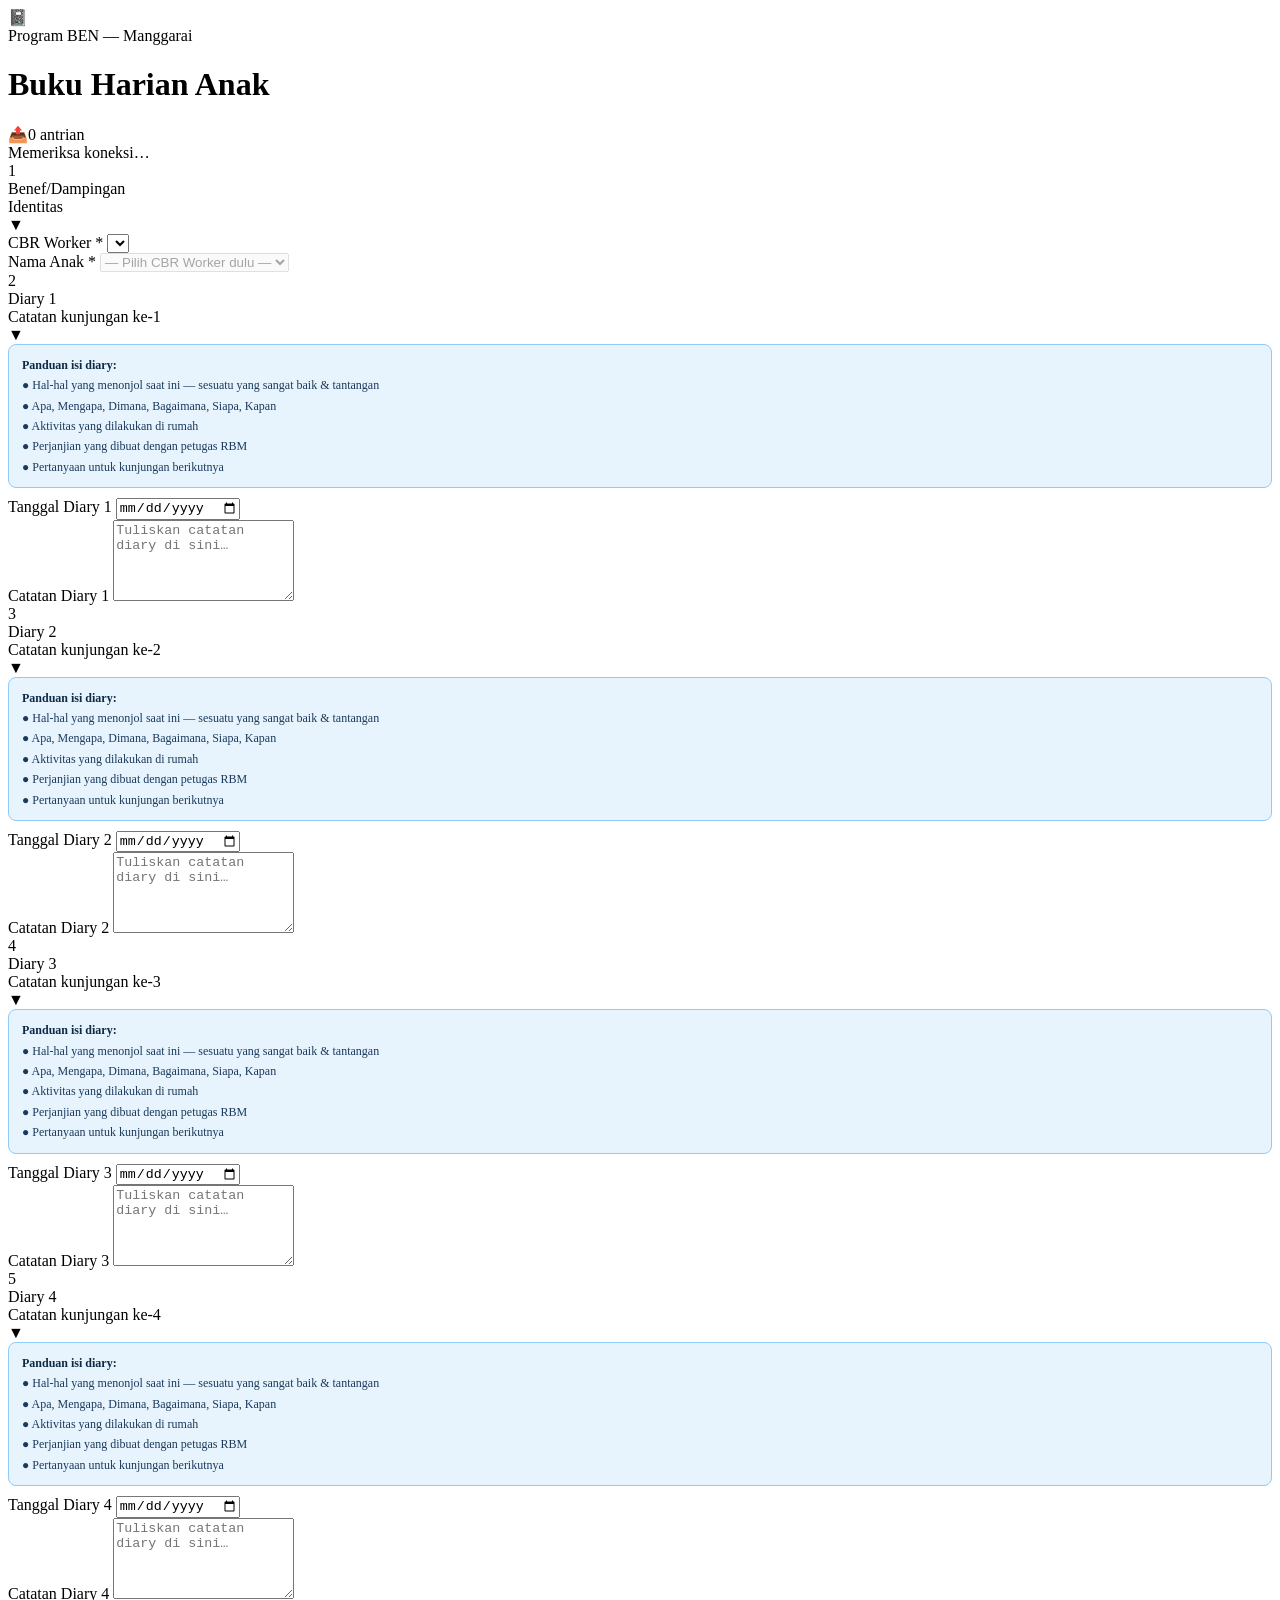
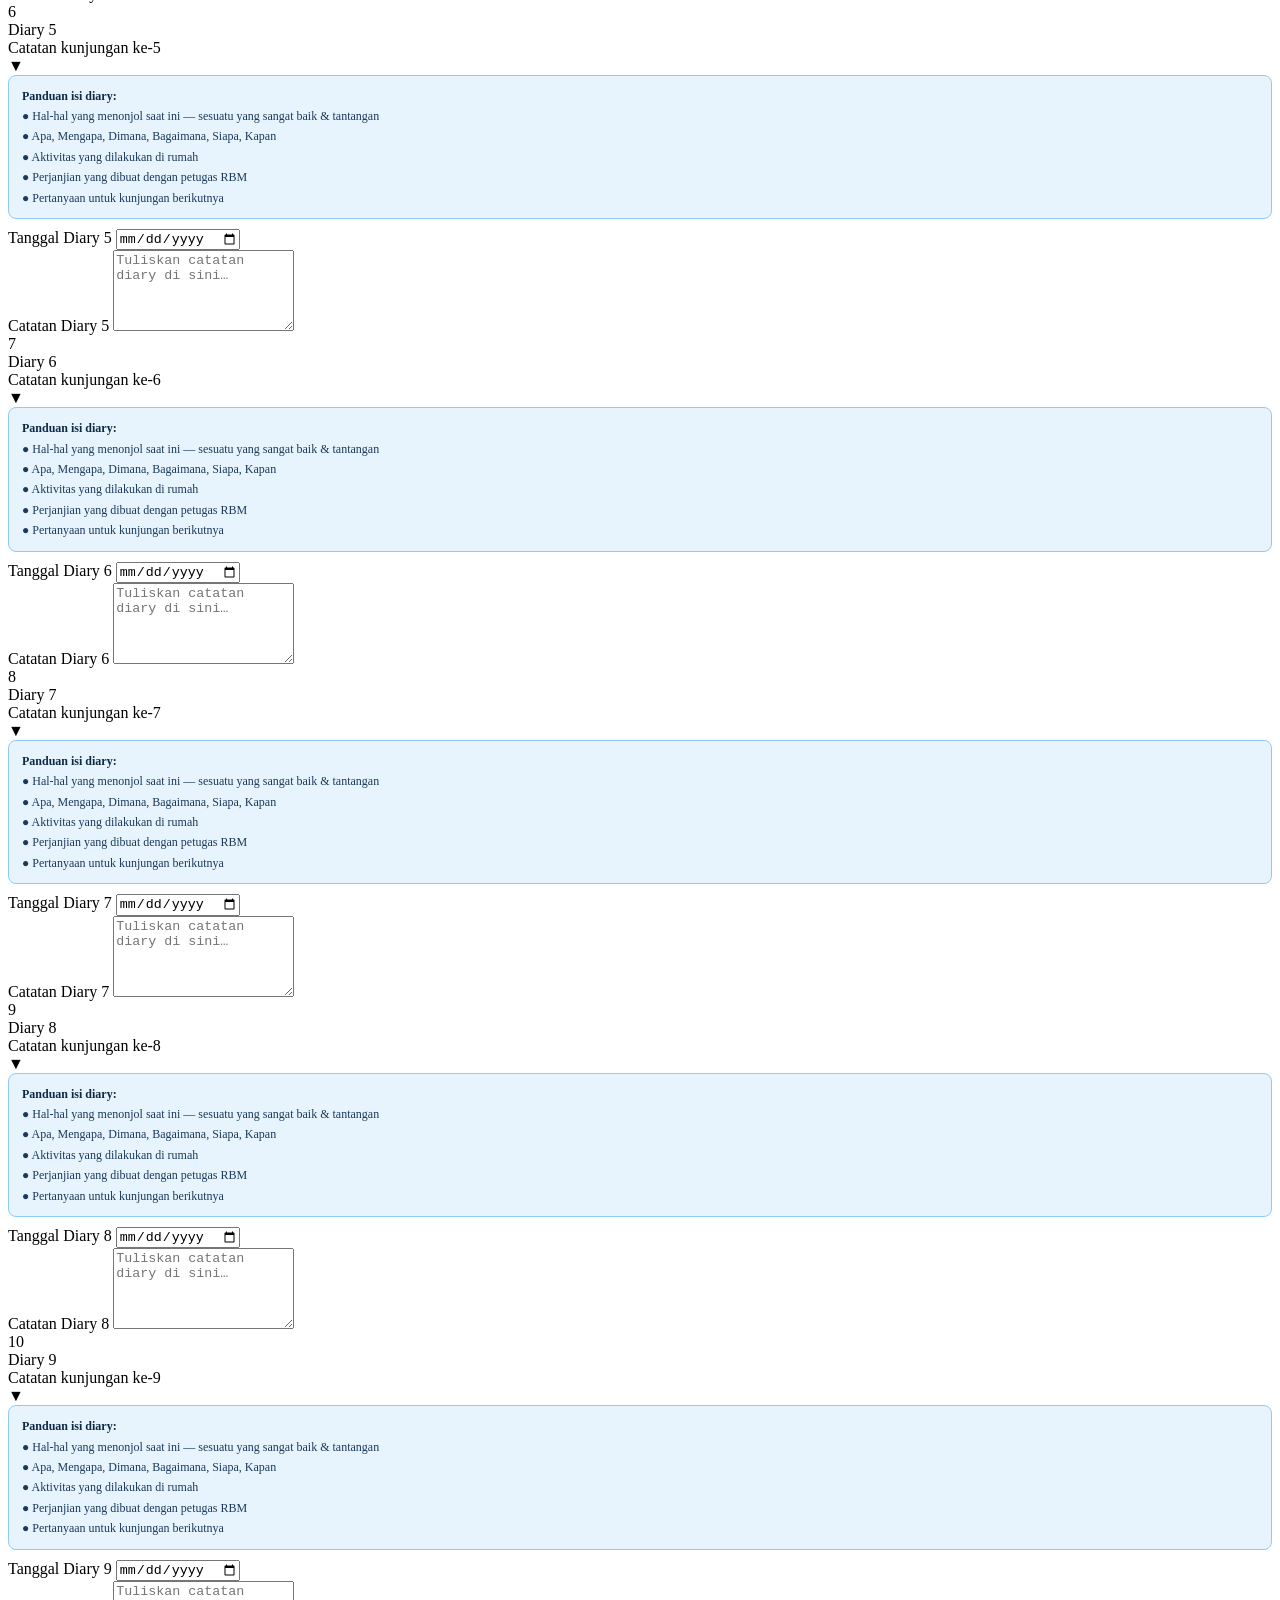
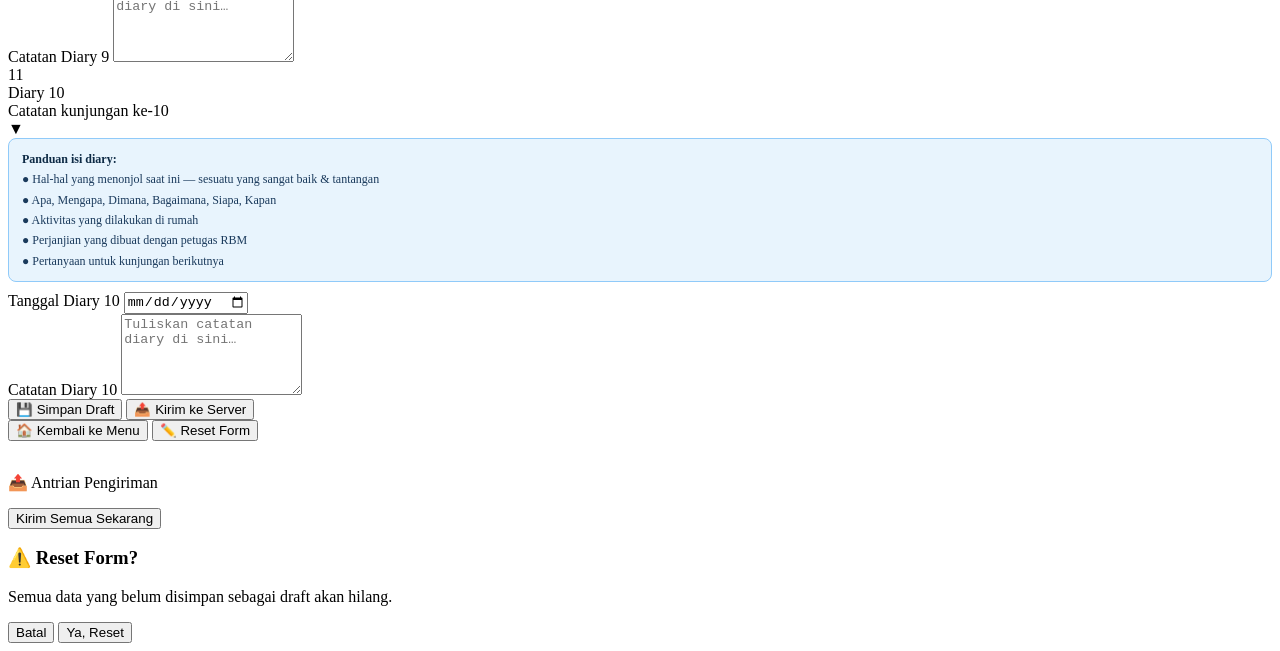
==== buku-harian.html @ adf45c44 "Add files via upload" ====
<!DOCTYPE html>
<html lang="id">
<head>
<meta charset="UTF-8">
<meta name="viewport" content="width=device-width, initial-scale=1.0, maximum-scale=1.0">
<meta name="theme-color" content="#1a3d5c">
<title>Buku Harian Anak — BEN</title>
<link rel="stylesheet" href="assets/css/shared.css">
<style>
  .diary-guide {
    background: #e8f4fd;
    border: 1.5px solid #90caf9;
    border-radius: 8px;
    padding: 10px 13px;
    font-size: 12px;
    color: #1a3a5c;
    line-height: 1.7;
    margin-bottom: 10px;
  }
  .diary-guide strong { color: #0d2a45; }
  .diary-num {
    display: inline-flex; align-items: center; justify-content: center;
    width: 22px; height: 22px; border-radius: 50%;
    background: #1a3d5c; color: white;
    font-size: 11px; font-weight: 700; flex-shrink: 0;
  }
  .diary-header-row {
    display: flex; align-items: center; gap: 10px; margin-bottom: 10px;
  }
  .diary-date-label { font-size: 13px; font-weight: 600; color: var(--text-mid); flex:1; }
</style>
</head>
<body>

<script>
  window.BEN_MODULE = 'buku_harian';
  window.BEN_APPS_SCRIPT_URL = 'https://script.google.com/macros/s/AKfycbzCx4CiGyxXRj01nP8v8W-2D9livH1Zk9r_uuCx2v4WCKIYJ-dBlugpvoYUE1ymw98a/exec';
</script>

<!-- HEADER -->
<div class="app-header buku-harian">
  <div class="logo-wrap">
    <div class="logo-icon">📓</div>
    <div>
      <div class="sub">Program BEN — Manggarai</div>
      <h1>Buku Harian Anak</h1>
    </div>
  </div>
  <div class="queue-badge" id="queueBadge" onclick="openQueueModal()">
    <span>📤</span><span id="queueCount">0</span> antrian
  </div>
</div>

<!-- STATUS BAR -->
<div class="status-bar">
  <div class="status-dot" id="statusDot"></div>
  <span id="statusText">Memeriksa koneksi…</span>
</div>

<div class="main">

  <!-- SECTION 1: IDENTITAS -->
  <div class="section-card">
    <div class="section-header blue" onclick="toggleSection('s1')">
      <div class="section-num">1</div>
      <div class="section-title">Benef/Dampingan <div class="section-sub">Identitas</div></div>
      <div class="chevron open" id="chevron-s1">▼</div>
    </div>
    <div class="section-body open" id="body-s1">
      <div class="field">
        <label>CBR Worker <span class="req">*</span></label>
        <select id="cbrWorker"></select>
      </div>
      <div class="field">
        <label>Nama Anak <span class="req">*</span></label>
        <select id="namaAnak" disabled>
          <option value="">— Pilih CBR Worker dulu —</option>
        </select>
      </div>
    </div>
  </div>

  <!-- SECTION 2–11: DIARY 1–10 -->
  <div id="diaryContainer"></div>

  <!-- PROGRESS -->
  <div class="progress-bar" id="progressBar">
    <div class="progress-fill" id="progressFill"></div>
  </div>

  <!-- ACTIONS -->
  <div class="action-row">
    <button class="btn btn-draft" onclick="handleDraft()">💾 Simpan Draft</button>
    <button class="btn btn-submit" id="btnSubmit" onclick="handleSubmit()">📤 Kirim ke Server</button>
  </div>
  <div class="action-row" style="margin-bottom:32px;">
    <button class="btn btn-home" onclick="window.location.href='index.html'">🏠 Kembali ke Menu</button>
    <button class="btn btn-reset" onclick="confirmReset()">✏️ Reset Form</button>
  </div>

</div>

<!-- TOAST -->
<div class="toast" id="toast"></div>

<!-- QUEUE MODAL -->
<div class="modal-overlay" id="queueModal">
  <div class="modal-box">
    <div class="modal-handle"></div>
    <div class="modal-title">📤 Antrian Pengiriman</div>
    <div id="queueList"></div>
    <button class="btn btn-submit" style="margin-top:16px;" onclick="submitAllQueue()">Kirim Semua Sekarang</button>
  </div>
</div>

<!-- CONFIRM RESET -->
<div class="confirm-overlay" id="confirmOverlay">
  <div class="confirm-box">
    <h3>⚠️ Reset Form?</h3>
    <p>Semua data yang belum disimpan sebagai draft akan hilang.</p>
    <div class="confirm-btns">
      <button class="btn-cancel-c" onclick="closeConfirm()">Batal</button>
      <button class="btn-do-reset" onclick="doReset()">Ya, Reset</button>
    </div>
  </div>
</div>

<script src="assets/js/data.js"></script>
<script src="assets/js/shared.js"></script>
<script>
const DIARY_GUIDE = `<strong>Panduan isi diary:</strong><br>
● Hal-hal yang menonjol saat ini — sesuatu yang sangat baik & tantangan<br>
● Apa, Mengapa, Dimana, Bagaimana, Siapa, Kapan<br>
● Aktivitas yang dilakukan di rumah<br>
● Perjanjian yang dibuat dengan petugas RBM<br>
● Pertanyaan untuk kunjungan berikutnya`;

// Build diary sections
function buildDiaries() {
  const container = document.getElementById('diaryContainer');
  let html = '';
  for (let n = 1; n <= 10; n++) {
    const sectionNum = n + 1;
    html += `
    <div class="section-card">
      <div class="section-header diary" onclick="toggleSection('d${n}')">
        <div class="section-num">${sectionNum}</div>
        <div class="section-title">Diary ${n} <div class="section-sub">Catatan kunjungan ke-${n}</div></div>
        <div class="chevron" id="chevron-d${n}">▼</div>
      </div>
      <div class="section-body" id="body-d${n}">
        <div class="diary-guide">${DIARY_GUIDE}</div>
        <div class="field">
          <label>Tanggal Diary ${n}</label>
          <input type="date" id="tanggal_diary_${n}">
        </div>
        <div class="field">
          <label>Catatan Diary ${n}</label>
          <textarea id="isi_diary_${n}" placeholder="Tuliskan catatan diary di sini…" rows="5"></textarea>
        </div>
      </div>
    </div>`;
  }
  container.innerHTML = html;
}

// Collect
function collect() {
  const workerEl = document.getElementById('cbrWorker');
  const anakEl   = document.getElementById('namaAnak');
  const diaries  = [];
  for (let n = 1; n <= 10; n++) {
    diaries.push({
      nomor:   n,
      tanggal: document.getElementById(`tanggal_diary_${n}`)?.value || '',
      isi:     document.getElementById(`isi_diary_${n}`)?.value.trim() || ''
    });
  }
  return {
    timestamp:       new Date().toISOString(),
    modul:           'buku_harian',
    cbrWorkerValue:  workerEl.value,
    cbrWorkerLabel:  workerEl.options[workerEl.selectedIndex]?.text || '',
    namaAnakValue:   anakEl.value,
    namaAnakLabel:   anakEl.options[anakEl.selectedIndex]?.text || '',
    tanggal:         diaries.find(d => d.tanggal)?.tanggal || new Date().toISOString().split('T')[0],
    diaries
  };
}

function validate(data) {
  if (!data.cbrWorkerValue) return 'CBR Worker belum dipilih.';
  if (!data.namaAnakValue)  return 'Nama Anak belum dipilih.';
  const filled = data.diaries.filter(d => d.isi);
  if (filled.length === 0)  return 'Minimal 1 diary harus diisi.';
  return null;
}

// Restore
function restore(data) {
  if (!data) return;
  const workerEl = document.getElementById('cbrWorker');
  const anakEl   = document.getElementById('namaAnak');
  if (data.cbrWorkerValue) {
    workerEl.value = data.cbrWorkerValue;
    populateChildSelect(data.cbrWorkerValue, anakEl);
    setTimeout(() => { if (data.namaAnakValue) anakEl.value = data.namaAnakValue; }, 50);
  }
  (data.diaries || []).forEach(d => {
    const tEl = document.getElementById(`tanggal_diary_${d.nomor}`);
    const iEl = document.getElementById(`isi_diary_${d.nomor}`);
    if (tEl && d.tanggal) tEl.value = d.tanggal;
    if (iEl && d.isi)     iEl.value = d.isi;
  });
}

function doReset() {
  closeConfirm();
  clearDraft();
  document.getElementById('cbrWorker').value = '';
  const anakEl = document.getElementById('namaAnak');
  anakEl.innerHTML = '<option value="">— Pilih CBR Worker dulu —</option>';
  anakEl.disabled = true;
  for (let n = 1; n <= 10; n++) {
    const tEl = document.getElementById(`tanggal_diary_${n}`);
    const iEl = document.getElementById(`isi_diary_${n}`);
    if (tEl) tEl.value = '';
    if (iEl) iEl.value = '';
  }
  window.scrollTo(0, 0);
  showToast('Form dikosongkan', '');
}

function handleDraft() { saveDraft(collect()); }

function handleSubmit() {
  const data = collect();
  const err  = validate(data);
  if (err) { showToast('⚠️ ' + err, 'error'); return; }
  doSubmit(data, doReset);
}

// Init
document.addEventListener('DOMContentLoaded', () => {
  buildDiaries();
  initWorkerChild('cbrWorker', 'namaAnak');
  updateStatusBar();
  updateQueueBadge();
  const draft = loadDraft();
  if (draft) { restore(draft); showToast('Draft sebelumnya dimuat', 'warning'); }
});
</script>
</body>
</html>
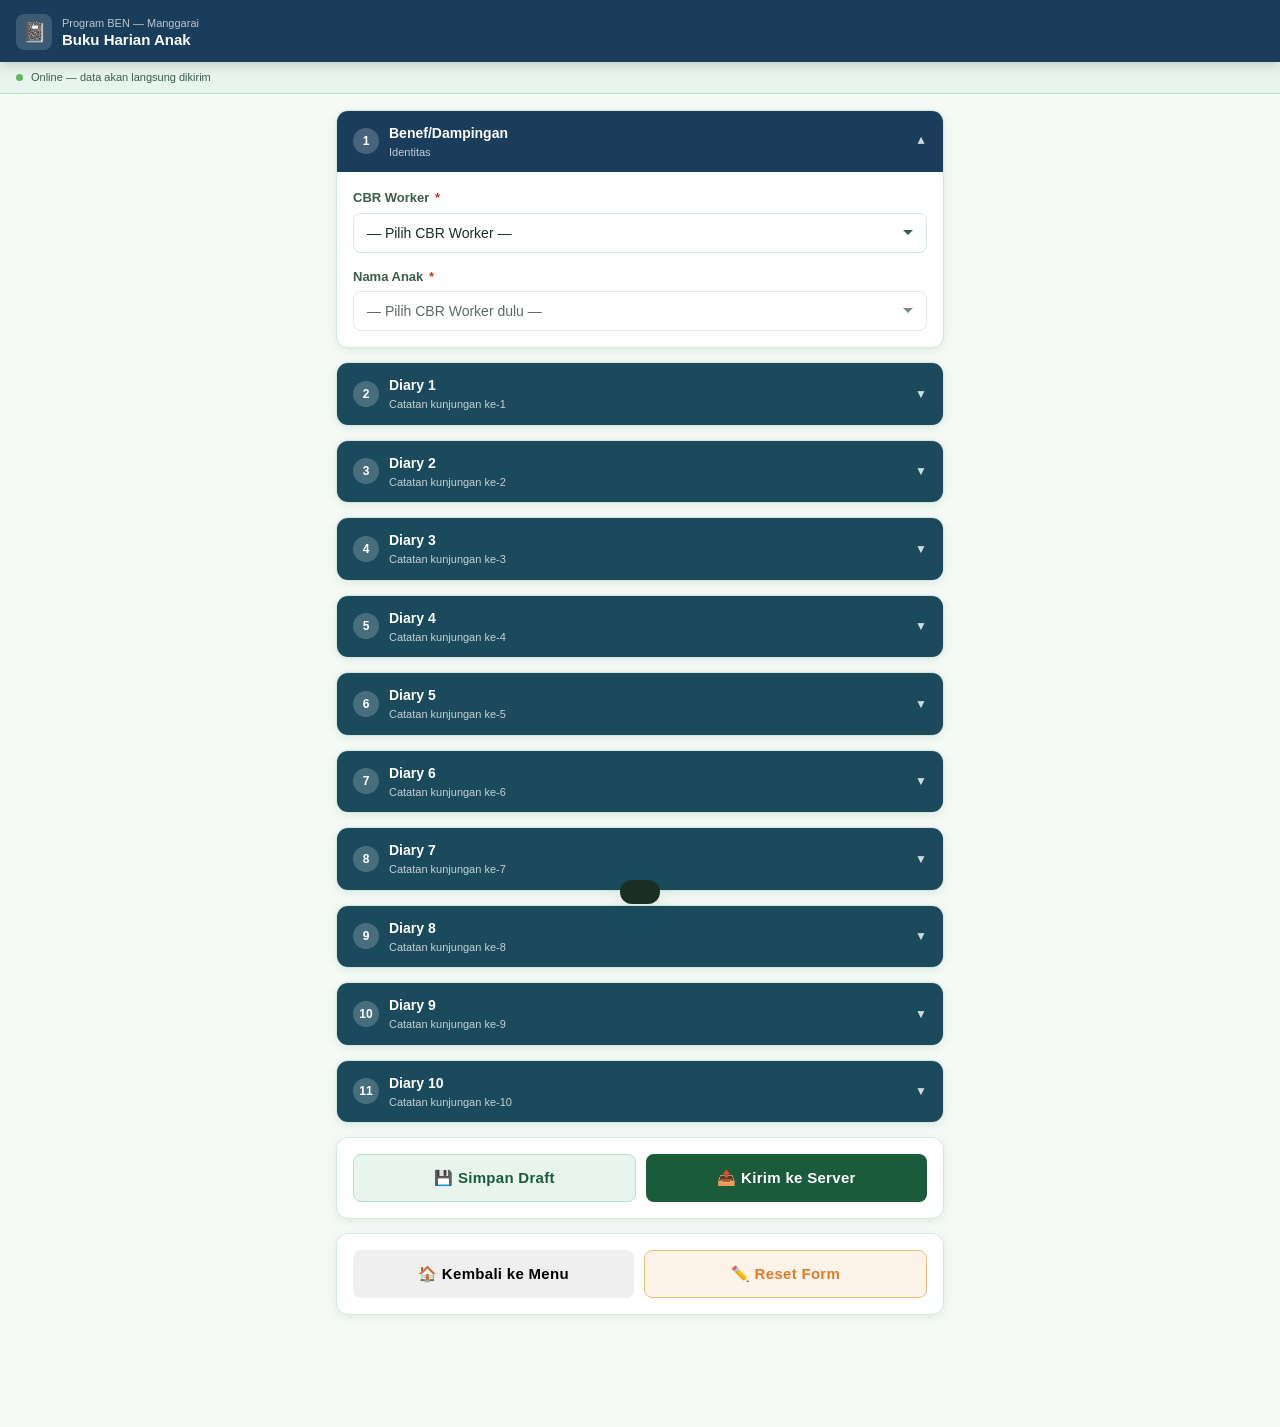
==== commit bccf5e6b: "Update buku-harian.html" ====
--- a/buku-harian.html
+++ b/buku-harian.html
@@ -125,6 +125,7 @@
   </div>
 </div>
 
+<script>window.BEN_ACTIVE_NAV = "nav-harian";</script>
 <script src="assets/js/data.js"></script>
 <script src="assets/js/shared.js"></script>
 <script>
@@ -250,5 +251,6 @@
   if (draft) { restore(draft); showToast('Draft sebelumnya dimuat', 'warning'); }
 });
 </script>
+<script src="assets/js/nav.js"></script>
 </body>
 </html>
--- a/assets/css/shared.css
+++ b/assets/css/shared.css
@@ -0,0 +1,440 @@
+/* ================================================================
+   BEN-Field: Shared CSS
+   ================================================================ */
+
+:root {
+  --green-deep:   #1a5c3a;
+  --green-mid:    #2d7a52;
+  --green-light:  #4a9e6f;
+  --green-pale:   #e8f5ee;
+  --green-border: #b8dfc9;
+  --amber:        #e07b2a;
+  --amber-light:  #fef3e8;
+  --amber-border: #f0c07a;
+  --red:          #c0392b;
+  --red-light:    #fdecea;
+  --blue:         #1a3d5c;
+  --blue-light:   #e0f0ff;
+  --purple:       #4a2d7a;
+  --purple-light: #f3e8ff;
+  --text:         #1a2e24;
+  --text-mid:     #3d5c4a;
+  --text-muted:   #7a9e8a;
+  --bg:           #f5faf7;
+  --card:         #ffffff;
+  --border:       #d4e8db;
+  --radius:       12px;
+  --radius-sm:    8px;
+  --shadow:       0 2px 8px rgba(26,92,58,0.10);
+  --shadow-lg:    0 8px 32px rgba(26,92,58,0.14);
+  --nav-height:   64px;
+}
+
+* { box-sizing: border-box; margin: 0; padding: 0; }
+
+body {
+  font-family: -apple-system, BlinkMacSystemFont, 'Segoe UI', sans-serif;
+  background: var(--bg);
+  color: var(--text);
+  font-size: 15px;
+  line-height: 1.5;
+  min-height: 100vh;
+  padding-bottom: var(--nav-height);
+}
+
+/* ── HEADER ─────────────────────────────────────── */
+.app-header {
+  background: var(--green-deep);
+  color: #fff;
+  padding: 14px 16px 12px;
+  position: sticky;
+  top: 0;
+  z-index: 100;
+  display: flex;
+  align-items: center;
+  justify-content: space-between;
+  box-shadow: 0 2px 12px rgba(0,0,0,0.20);
+}
+.app-header.buku-harian { background: var(--blue); }
+.app-header.eval-mid    { background: var(--purple); }
+.app-header.eval-akhir  { background: #7a1a1a; }
+
+.logo-wrap { display: flex; align-items: center; gap: 10px; }
+.logo-icon {
+  width: 36px; height: 36px;
+  background: rgba(255,255,255,0.15);
+  border-radius: 8px;
+  display: flex; align-items: center; justify-content: center;
+  font-size: 20px;
+}
+.app-header h1   { font-size: 15px; font-weight: 700; line-height: 1.2; }
+.app-header .sub { font-size: 11px; opacity: 0.7; }
+
+/* ── STATUS BAR ──────────────────────────────────── */
+.status-bar {
+  display: flex; align-items: center; gap: 8px;
+  padding: 7px 16px;
+  background: var(--green-pale);
+  border-bottom: 1px solid var(--green-border);
+  font-size: 11px; color: var(--text-mid);
+}
+.status-dot { width:7px; height:7px; border-radius:50%; background:#5cb85c; flex-shrink:0; }
+.status-dot.offline { background: var(--amber); }
+
+/* ── BOTTOM NAV ──────────────────────────────────── */
+.bottom-nav {
+  position: fixed;
+  bottom: 0; left: 0; right: 0;
+  height: var(--nav-height);
+  background: #fff;
+  border-top: 1px solid var(--border);
+  display: flex;
+  z-index: 200;
+  box-shadow: 0 -4px 16px rgba(0,0,0,0.08);
+}
+
+.nav-item {
+  flex: 1;
+  display: flex;
+  flex-direction: column;
+  align-items: center;
+  justify-content: center;
+  gap: 3px;
+  text-decoration: none;
+  color: var(--text-muted);
+  font-size: 10px;
+  font-weight: 600;
+  padding: 6px 4px;
+  transition: all 0.15s;
+  position: relative;
+  cursor: pointer;
+  border: none;
+  background: none;
+  -webkit-tap-highlight-color: transparent;
+}
+
+.nav-item .nav-icon {
+  font-size: 22px;
+  line-height: 1;
+  transition: transform 0.15s;
+}
+
+.nav-item.active {
+  color: var(--green-deep);
+}
+.nav-item.active .nav-icon {
+  transform: translateY(-2px);
+}
+.nav-item.active::after {
+  content: '';
+  position: absolute;
+  top: 0; left: 20%; right: 20%;
+  height: 3px;
+  background: var(--green-deep);
+  border-radius: 0 0 3px 3px;
+}
+
+/* Active color per modul */
+.nav-item.active.nav-perencanaan { color: var(--green-deep); }
+.nav-item.active.nav-perencanaan::after { background: var(--green-deep); }
+.nav-item.active.nav-harian  { color: var(--blue); }
+.nav-item.active.nav-harian::after  { background: var(--blue); }
+.nav-item.active.nav-menengah{ color: var(--purple); }
+.nav-item.active.nav-menengah::after{ background: var(--purple); }
+.nav-item.active.nav-akhir   { color: #7a1a1a; }
+.nav-item.active.nav-akhir::after   { background: #7a1a1a; }
+
+.nav-badge {
+  position: absolute;
+  top: 4px; right: calc(50% - 18px);
+  background: var(--amber);
+  color: white;
+  font-size: 9px;
+  font-weight: 800;
+  width: 16px; height: 16px;
+  border-radius: 50%;
+  display: none;
+  align-items: center;
+  justify-content: center;
+}
+.nav-badge.show { display: flex; }
+
+/* ── MAIN ────────────────────────────────────────── */
+.main { padding: 16px; max-width: 640px; margin: 0 auto; }
+
+/* ── SECTION CARDS ───────────────────────────────── */
+.section-card {
+  background: var(--card);
+  border-radius: var(--radius);
+  border: 1px solid var(--border);
+  box-shadow: var(--shadow);
+  margin-bottom: 14px;
+  overflow: hidden;
+}
+
+.section-header {
+  background: var(--green-deep);
+  color: #fff;
+  padding: 12px 16px;
+  display: flex; align-items: center; gap: 10px;
+  cursor: pointer; user-select: none;
+}
+.section-header.blue   { background: var(--blue); }
+.section-header.purple { background: var(--purple); }
+.section-header.red    { background: #7a1a1a; }
+.section-header.diary  { background: #1a4a5c; }
+
+.section-num {
+  width:26px; height:26px;
+  background: rgba(255,255,255,0.20);
+  border-radius:50%;
+  display:flex; align-items:center; justify-content:center;
+  font-size:12px; font-weight:700; flex-shrink:0;
+}
+.section-title { flex:1; font-size:14px; font-weight:600; }
+.section-sub   { font-size:11px; opacity:0.75; font-weight:400; }
+.chevron { font-size:12px; transition:transform 0.2s; opacity:0.8; }
+.chevron.open { transform:rotate(180deg); }
+
+.section-body { padding:16px; display:none; }
+.section-body.open { display:block; }
+
+/* ── FORM FIELDS ─────────────────────────────────── */
+.field { margin-bottom: 14px; }
+.field:last-child { margin-bottom: 0; }
+
+label { display:block; font-size:13px; font-weight:600; color:var(--text-mid); margin-bottom:5px; }
+label .req  { color:var(--red); margin-left:2px; }
+label .hint { display:block; font-size:11px; font-weight:400; color:var(--text-muted); margin-top:2px; font-style:italic; }
+
+input[type="text"], input[type="date"], input[type="number"],
+select, textarea {
+  width:100%; padding:11px 13px;
+  border:1.5px solid var(--border);
+  border-radius:var(--radius-sm);
+  font-size:14px; font-family:inherit; color:var(--text);
+  background:#fff;
+  transition:border-color 0.15s, box-shadow 0.15s;
+  appearance:none; -webkit-appearance:none;
+}
+input:focus, select:focus, textarea:focus {
+  outline:none;
+  border-color:var(--green-mid);
+  box-shadow:0 0 0 3px rgba(45,122,82,0.12);
+}
+select {
+  background-image: url("data:image/svg+xml,%3Csvg xmlns='http://www.w3.org/2000/svg' width='12' height='8' viewBox='0 0 12 8'%3E%3Cpath fill='%233d5c4a' d='M1 1l5 5 5-5'/%3E%3C/svg%3E");
+  background-repeat:no-repeat; background-position:right 12px center; padding-right:36px;
+}
+textarea { resize:vertical; min-height:80px; }
+
+/* ── SCORE INPUT ─────────────────────────────────── */
+.score-input-wrap { display:flex; align-items:center; gap:14px; }
+.score-input-wrap input[type="number"] { width:90px; text-align:center; font-size:28px; font-weight:800; color:var(--green-deep); padding:10px; }
+.score-label {
+  font-size:14px; font-weight:700; padding:8px 16px;
+  border-radius:20px; transition:all 0.2s;
+  background:var(--green-pale); color:var(--green-deep);
+  border:1.5px solid var(--green-border);
+}
+.score-label.mid { background:#fff8e1; color:#e65100; border-color:#ffcc80; }
+.score-label.low { background:var(--red-light); color:var(--red); border-color:#f5b7b1; }
+
+/* ── YES/NO ──────────────────────────────────────── */
+.yn-group { display:flex; gap:10px; margin-bottom:12px; }
+.yn-btn {
+  flex:1; padding:14px; border:2px solid var(--border);
+  border-radius:var(--radius-sm);
+  background:#fff; color:var(--text-mid);
+  font-size:15px; font-weight:700; cursor:pointer;
+  transition:all 0.15s; text-align:center;
+}
+.yn-btn.ya    { background:#e8f5e9; border-color:#43a047; color:#2e7d32; }
+.yn-btn.tidak { background:var(--red-light); border-color:var(--red); color:var(--red); }
+.cond-field { display:none; margin-top:2px; }
+.cond-field.show { display:block; }
+.achieved-banner {
+  background:#e8f5e9; border:1.5px solid #43a047;
+  border-radius:8px; padding:12px 14px;
+  font-size:13px; color:#2e7d32; font-weight:600;
+  display:flex; align-items:center; gap:8px;
+}
+
+/* ── DIVIDER ─────────────────────────────────────── */
+.divider { height:1px; background:var(--border); margin:14px 0; }
+
+/* ── ACTION BUTTONS ──────────────────────────────── */
+.action-row {
+  display:flex; gap:10px; flex-direction:column;
+  padding:16px; background:var(--card);
+  border-radius:var(--radius); border:1px solid var(--border);
+  box-shadow:var(--shadow); margin-bottom:14px;
+}
+.btn {
+  width:100%; padding:14px; border:none;
+  border-radius:var(--radius-sm);
+  font-size:15px; font-weight:700; cursor:pointer;
+  display:flex; align-items:center; justify-content:center;
+  gap:8px; transition:all 0.15s; letter-spacing:0.3px;
+}
+.btn-draft  { background:var(--green-pale); color:var(--green-deep); border:1.5px solid var(--green-border); }
+.btn-draft:hover { background:var(--green-border); }
+.btn-submit { background:var(--green-deep); color:white; }
+.btn-submit:hover { background:var(--green-mid); }
+.btn-submit:disabled { background:var(--text-muted); cursor:not-allowed; }
+.btn-reset  { background:var(--amber-light); color:var(--amber); border:1.5px solid var(--amber-border); }
+
+/* ── QUEUE BADGE (header) ────────────────────────── */
+.queue-badge {
+  background:var(--amber); color:white;
+  font-size:11px; font-weight:700;
+  padding:4px 10px; border-radius:20px;
+  cursor:pointer; display:none; align-items:center; gap:5px;
+}
+.queue-badge.visible { display:flex; }
+
+/* ── TOAST ───────────────────────────────────────── */
+.toast {
+  position:fixed; bottom:calc(var(--nav-height) + 12px); left:50%;
+  transform:translateX(-50%) translateY(80px);
+  background:var(--text); color:white;
+  padding:12px 20px; border-radius:24px;
+  font-size:14px; font-weight:500;
+  box-shadow:var(--shadow-lg);
+  transition:transform 0.3s ease;
+  z-index:999; white-space:nowrap;
+  max-width:90vw; text-align:center;
+}
+.toast.show    { transform:translateX(-50%) translateY(0); }
+.toast.success { background:var(--green-deep); }
+.toast.error   { background:var(--red); }
+.toast.warning { background:var(--amber); }
+
+/* ── MODAL ───────────────────────────────────────── */
+.modal-overlay {
+  display:none; position:fixed; inset:0;
+  background:rgba(0,0,0,0.45); z-index:300; align-items:flex-end;
+}
+.modal-overlay.open { display:flex; }
+.modal-box {
+  background:white; border-radius:20px 20px 0 0;
+  width:100%; max-height:80vh; overflow-y:auto;
+  padding:20px 16px calc(var(--nav-height) + 20px);
+}
+.modal-handle { width:40px; height:4px; background:var(--border); border-radius:2px; margin:0 auto 16px; }
+.modal-title  { font-size:16px; font-weight:700; color:var(--text); margin-bottom:14px; }
+.queue-item {
+  border:1px solid var(--border); border-radius:var(--radius-sm);
+  padding:12px; margin-bottom:10px;
+  display:flex; align-items:center; gap:10px;
+}
+.queue-item-info { flex:1; }
+.queue-item-name { font-size:14px; font-weight:600; }
+.queue-item-meta { font-size:11px; color:var(--text-muted); }
+.btn-q-submit { background:var(--green-deep); color:white; border:none; border-radius:6px; padding:8px 14px; font-size:12px; font-weight:700; cursor:pointer; }
+.btn-q-delete { background:var(--red-light); color:var(--red); border:none; border-radius:6px; padding:8px 12px; font-size:12px; font-weight:700; cursor:pointer; }
+.empty-queue  { text-align:center; padding:32px; color:var(--text-muted); font-size:14px; }
+
+/* ── CONFIRM ─────────────────────────────────────── */
+.confirm-overlay {
+  display:none; position:fixed; inset:0;
+  background:rgba(0,0,0,0.45); z-index:400;
+  align-items:center; justify-content:center; padding:20px;
+}
+.confirm-overlay.open { display:flex; }
+.confirm-box {
+  background:white; border-radius:var(--radius);
+  padding:24px; width:100%; max-width:340px; text-align:center;
+}
+.confirm-box h3 { font-size:16px; margin-bottom:8px; }
+.confirm-box p  { font-size:13px; color:var(--text-muted); margin-bottom:20px; }
+.confirm-btns   { display:flex; gap:10px; }
+.confirm-btns button { flex:1; padding:12px; border-radius:8px; border:none; font-size:14px; font-weight:700; cursor:pointer; }
+.btn-cancel-c { background:var(--border); color:var(--text); }
+.btn-do-reset { background:var(--red); color:white; }
+
+/* ── PROGRESS ────────────────────────────────────── */
+.progress-bar { height:3px; background:var(--green-pale); border-radius:2px; overflow:hidden; margin-bottom:10px; display:none; }
+.progress-bar.visible { display:block; }
+.progress-fill { height:100%; background:var(--green-mid); transition:width 0.3s; width:0%; }
+
+/* ── SPINNER ─────────────────────────────────────── */
+.spinner {
+  display:inline-block; width:16px; height:16px;
+  border:2px solid rgba(255,255,255,0.4);
+  border-top-color:white; border-radius:50%;
+  animation:spin 0.7s linear infinite;
+}
+@keyframes spin { to { transform:rotate(360deg); } }
+
+/* ── DIARY GUIDE ─────────────────────────────────── */
+.diary-guide {
+  background:#e8f4fd; border:1.5px solid #90caf9;
+  border-radius:8px; padding:10px 13px;
+  font-size:12px; color:#1a3a5c; line-height:1.7; margin-bottom:10px;
+}
+.diary-guide strong { color:#0d2a45; }
+
+/* ── SCORE HINT ──────────────────────────────────── */
+.score-hint {
+  background:var(--purple-light); border:1.5px solid #c084fc;
+  border-radius:8px; padding:10px 13px;
+  font-size:12px; color:#4a1d7a; margin-bottom:10px; line-height:1.7;
+}
+.score-scale { display:flex; gap:4px; margin-top:8px; flex-wrap:wrap; }
+.score-scale span {
+  font-size:10px; padding:3px 7px; border-radius:10px;
+  background:rgba(255,255,255,0.7); border:1px solid #c084fc; color:#4a1d7a;
+}
+
+/* ── ABC BOX ─────────────────────────────────────── */
+.abc-box {
+  background:var(--amber-light); border:1.5px solid var(--amber-border);
+  border-radius:var(--radius-sm); padding:10px 12px;
+  margin-bottom:8px; font-size:12px; color:#7a4a10; line-height:1.6;
+}
+.abc-box strong { color:#5a3008; }
+
+/* ── FOTO ────────────────────────────────────────── */
+.foto-grid { display:grid; grid-template-columns:1fr 1fr 1fr; gap:10px; margin-top:4px; }
+.foto-slot {
+  aspect-ratio:1; border:2px dashed var(--border);
+  border-radius:var(--radius-sm);
+  display:flex; flex-direction:column;
+  align-items:center; justify-content:center;
+  cursor:pointer; position:relative;
+  background:var(--green-pale); overflow:hidden; transition:border-color 0.15s;
+}
+.foto-slot:hover { border-color:var(--green-mid); }
+.foto-slot.has-photo { border-style:solid; border-color:var(--green-mid); }
+.foto-slot .slot-icon  { font-size:24px; margin-bottom:4px; }
+.foto-slot .slot-label { font-size:10px; color:var(--text-muted); text-align:center; line-height:1.3; }
+.foto-slot img { position:absolute; inset:0; width:100%; height:100%; object-fit:cover; }
+.foto-slot .remove-btn {
+  position:absolute; top:4px; right:4px;
+  background:rgba(0,0,0,0.6); color:white; border:none; border-radius:50%;
+  width:22px; height:22px; font-size:12px; cursor:pointer;
+  display:flex; align-items:center; justify-content:center; z-index:2;
+}
+
+/* ── GPS ─────────────────────────────────────────── */
+.gps-row { display:flex; gap:8px; align-items:stretch; }
+.gps-display {
+  flex:1; padding:11px 13px; border:1.5px solid var(--border);
+  border-radius:var(--radius-sm); font-size:13px; color:var(--text-mid);
+  background:#fff; display:flex; align-items:center; gap:6px;
+}
+.gps-display.got-location { color:var(--green-mid); border-color:var(--green-mid); }
+.gps-display.error { color:var(--red); border-color:var(--red); }
+.btn-gps {
+  padding:0 14px; background:var(--green-deep); color:white; border:none;
+  border-radius:var(--radius-sm); font-size:13px; font-weight:600; cursor:pointer;
+  white-space:nowrap; display:flex; align-items:center; gap:6px; transition:background 0.15s;
+}
+.btn-gps:hover { background:var(--green-mid); }
+.btn-gps:disabled { background:var(--text-muted); cursor:not-allowed; }
+
+@media (min-width:480px) {
+  .action-row { flex-direction:row; }
+  .btn { width:auto; flex:1; }
+}
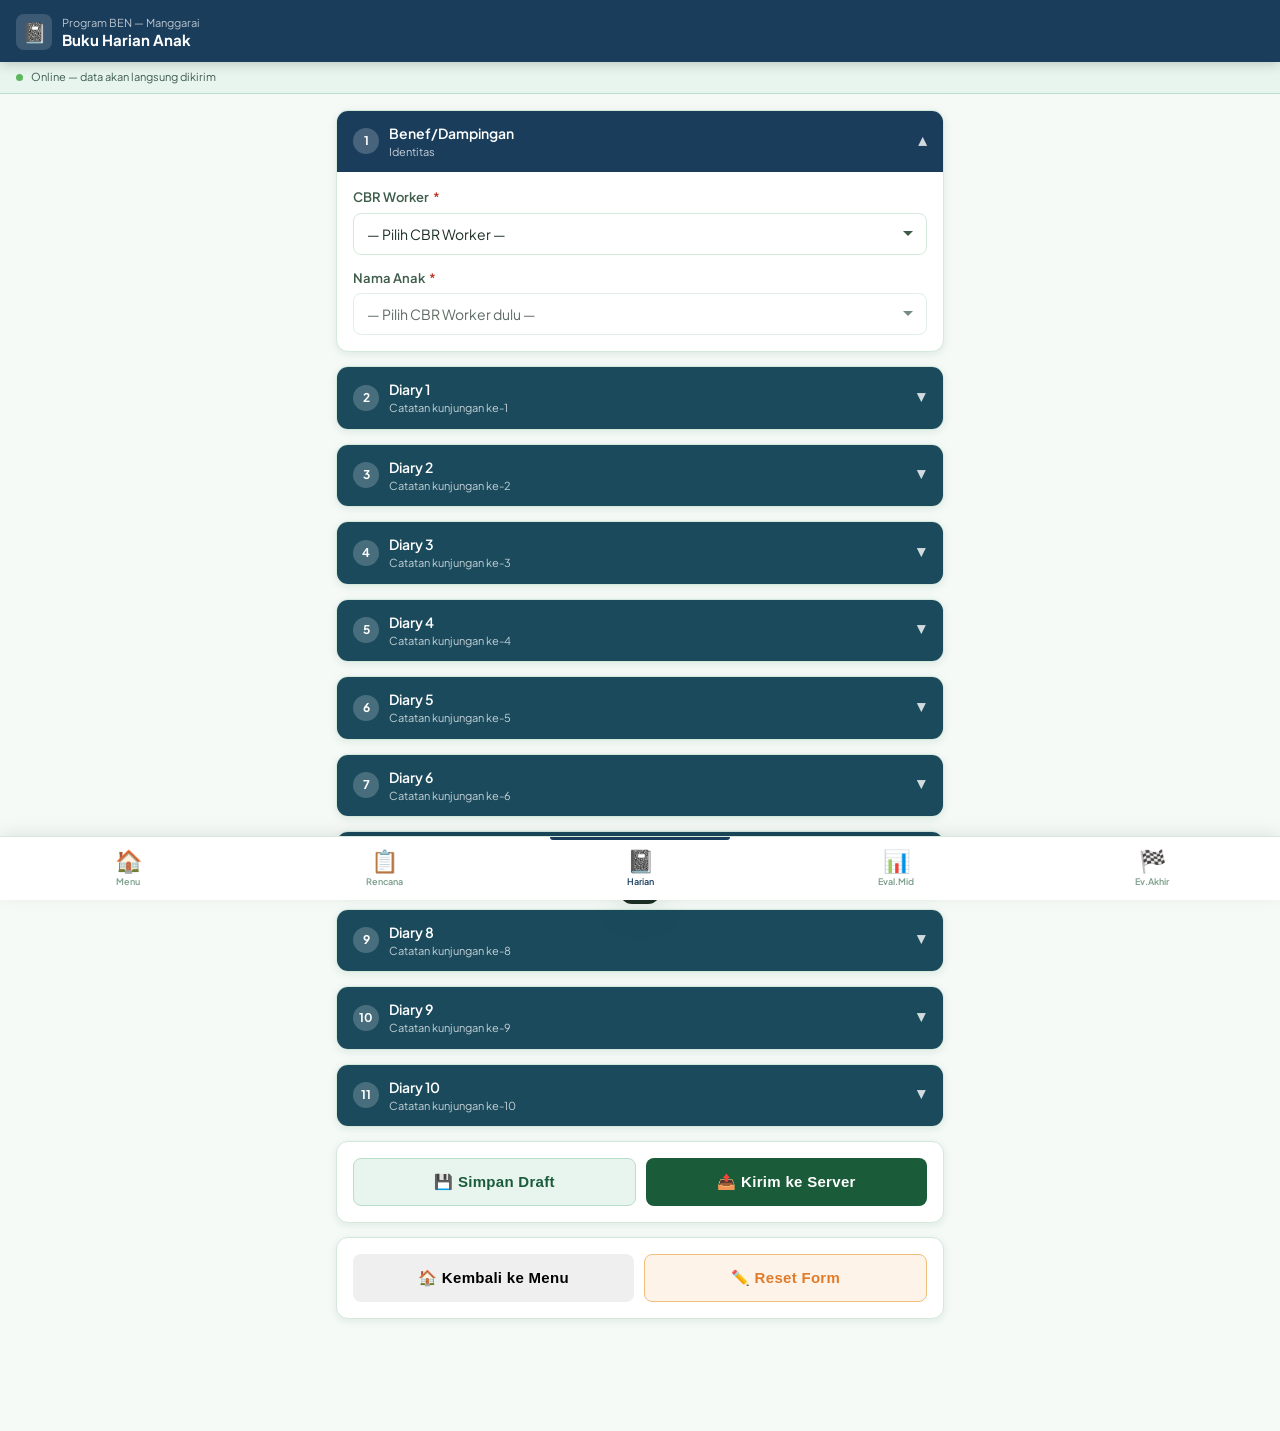
==== commit 5f515a9c: "Update buku-harian.html" ====
--- a/buku-harian.html
+++ b/buku-harian.html
@@ -5,6 +5,9 @@
 <meta name="viewport" content="width=device-width, initial-scale=1.0, maximum-scale=1.0">
 <meta name="theme-color" content="#1a3d5c">
 <title>Buku Harian Anak — BEN</title>
+<link rel="preconnect" href="https://fonts.googleapis.com">
+<link rel="preconnect" href="https://fonts.gstatic.com" crossorigin>
+<link href="https://fonts.googleapis.com/css2?family=Plus+Jakarta+Sans:wght@400;500;600;700;800&display=swap" rel="stylesheet">
 <link rel="stylesheet" href="assets/css/shared.css">
 <style>
   .diary-guide {
--- a/assets/css/shared.css
+++ b/assets/css/shared.css
@@ -33,7 +33,7 @@
 * { box-sizing: border-box; margin: 0; padding: 0; }
 
 body {
-  font-family: -apple-system, BlinkMacSystemFont, 'Segoe UI', sans-serif;
+  font-family: 'Plus Jakarta Sans', -apple-system, BlinkMacSystemFont, 'Segoe UI', sans-serif;
   background: var(--bg);
   color: var(--text);
   font-size: 15px;
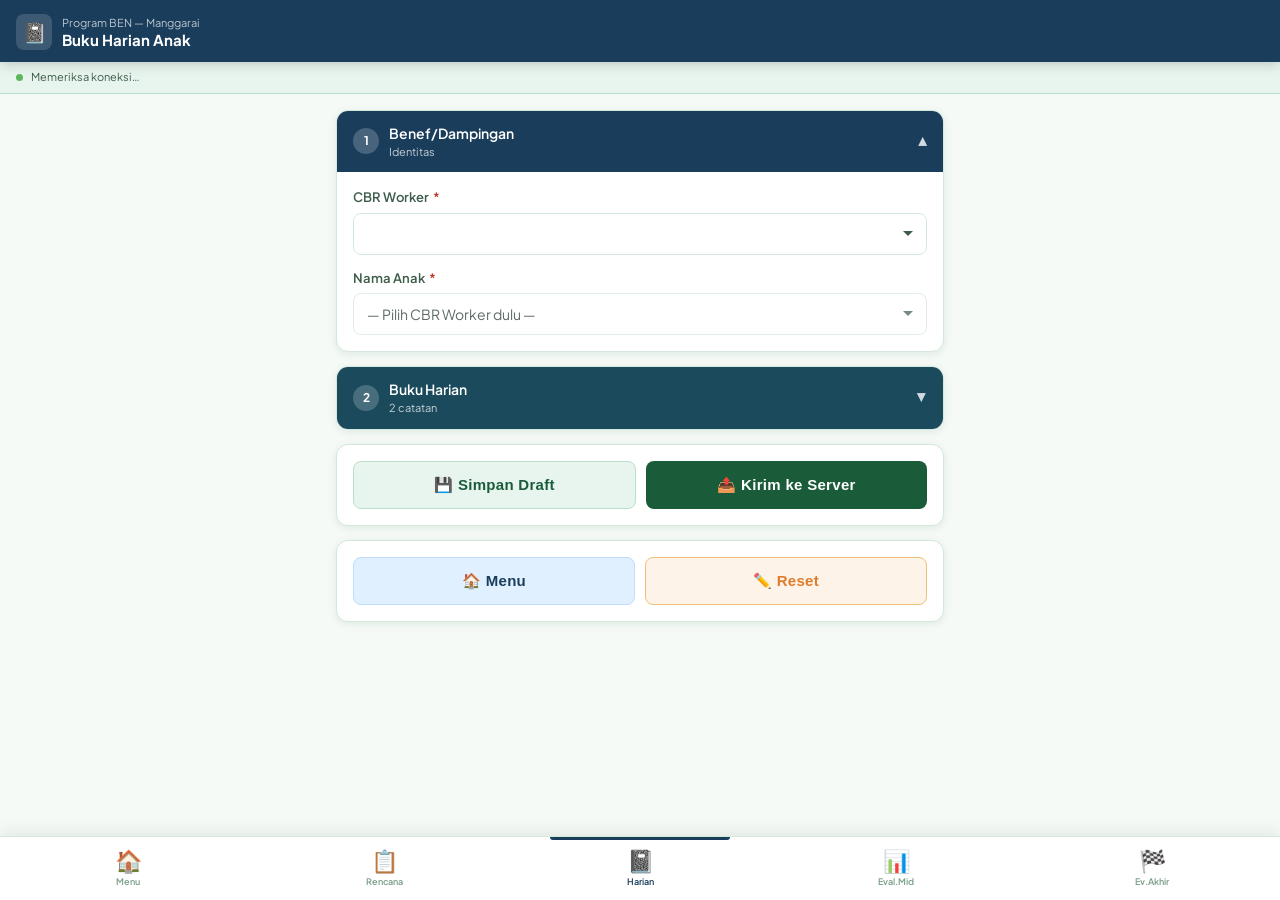
==== commit 7dc9598a: "Update buku-harian.html" ====
--- a/buku-harian.html
+++ b/buku-harian.html
@@ -3,6 +3,7 @@
 <head>
 <meta charset="UTF-8">
 <meta name="viewport" content="width=device-width, initial-scale=1.0, maximum-scale=1.0">
+<meta name="mobile-web-app-capable" content="yes">
 <meta name="theme-color" content="#1a3d5c">
 <title>Buku Harian Anak — BEN</title>
 <link rel="preconnect" href="https://fonts.googleapis.com">
@@ -10,59 +11,70 @@
 <link href="https://fonts.googleapis.com/css2?family=Plus+Jakarta+Sans:wght@400;500;600;700;800&display=swap" rel="stylesheet">
 <link rel="stylesheet" href="assets/css/shared.css">
 <style>
-  .diary-guide {
-    background: #e8f4fd;
-    border: 1.5px solid #90caf9;
-    border-radius: 8px;
-    padding: 10px 13px;
-    font-size: 12px;
-    color: #1a3a5c;
-    line-height: 1.7;
-    margin-bottom: 10px;
-  }
-  .diary-guide strong { color: #0d2a45; }
-  .diary-num {
-    display: inline-flex; align-items: center; justify-content: center;
-    width: 22px; height: 22px; border-radius: 50%;
-    background: #1a3d5c; color: white;
-    font-size: 11px; font-weight: 700; flex-shrink: 0;
-  }
-  .diary-header-row {
-    display: flex; align-items: center; gap: 10px; margin-bottom: 10px;
-  }
-  .diary-date-label { font-size: 13px; font-weight: 600; color: var(--text-mid); flex:1; }
+.diary-block {
+  border:1.5px solid #b0d4e8;
+  border-radius:var(--radius);
+  margin-bottom:12px;
+  overflow:hidden;
+}
+.diary-block-header {
+  background:#1a3d5c;color:white;
+  padding:11px 14px;
+  display:flex;align-items:center;gap:10px;
+  cursor:pointer;
+}
+.diary-block-num {
+  width:24px;height:24px;
+  background:rgba(255,255,255,0.2);border-radius:50%;
+  display:flex;align-items:center;justify-content:center;
+  font-size:12px;font-weight:700;flex-shrink:0;
+}
+.diary-block-body { padding:14px;display:none;background:#fff; }
+.diary-block-body.open { display:block; }
+.btn-remove-diary {
+  background:rgba(255,255,255,0.15);border:none;color:white;
+  width:26px;height:26px;border-radius:50%;font-size:14px;cursor:pointer;
+  display:flex;align-items:center;justify-content:center;flex-shrink:0;
+}
+.btn-add-diary {
+  width:100%;padding:13px;
+  background:#e0f0ff;
+  border:2px dashed #90caf9;
+  border-radius:var(--radius-sm);
+  color:#1a3d5c;font-size:14px;font-weight:700;cursor:pointer;
+  display:flex;align-items:center;justify-content:center;gap:8px;
+  font-family:'Plus Jakarta Sans',sans-serif;
+  transition:all 0.15s;
+}
+.btn-add-diary:hover{background:#c5e3f7;}
+.diary-guide {
+  background:#e8f4fd;border:1.5px solid #90caf9;
+  border-radius:8px;padding:10px 13px;
+  font-size:12px;color:#1a3a5c;line-height:1.7;margin-bottom:10px;
+}
 </style>
 </head>
 <body>
-
 <script>
   window.BEN_MODULE = 'buku_harian';
   window.BEN_APPS_SCRIPT_URL = 'https://script.google.com/macros/s/AKfycbzCx4CiGyxXRj01nP8v8W-2D9livH1Zk9r_uuCx2v4WCKIYJ-dBlugpvoYUE1ymw98a/exec';
 </script>
 
-<!-- HEADER -->
 <div class="app-header buku-harian">
   <div class="logo-wrap">
     <div class="logo-icon">📓</div>
-    <div>
-      <div class="sub">Program BEN — Manggarai</div>
-      <h1>Buku Harian Anak</h1>
-    </div>
+    <div><div class="sub">Program BEN — Manggarai</div><h1>Buku Harian Anak</h1></div>
   </div>
   <div class="queue-badge" id="queueBadge" onclick="openQueueModal()">
     <span>📤</span><span id="queueCount">0</span> antrian
   </div>
 </div>
-
-<!-- STATUS BAR -->
 <div class="status-bar">
   <div class="status-dot" id="statusDot"></div>
   <span id="statusText">Memeriksa koneksi…</span>
 </div>
 
 <div class="main">
-
-  <!-- SECTION 1: IDENTITAS -->
   <div class="section-card">
     <div class="section-header blue" onclick="toggleSection('s1')">
       <div class="section-num">1</div>
@@ -72,55 +84,52 @@
     <div class="section-body open" id="body-s1">
       <div class="field">
         <label>CBR Worker <span class="req">*</span></label>
-        <select id="cbrWorker"></select>
+        <select id="cbrWorker" onchange="onWorkerChange()"></select>
       </div>
       <div class="field">
         <label>Nama Anak <span class="req">*</span></label>
-        <select id="namaAnak" disabled>
-          <option value="">— Pilih CBR Worker dulu —</option>
-        </select>
-      </div>
-    </div>
-  </div>
-
-  <!-- SECTION 2–11: DIARY 1–10 -->
-  <div id="diaryContainer"></div>
-
-  <!-- PROGRESS -->
-  <div class="progress-bar" id="progressBar">
-    <div class="progress-fill" id="progressFill"></div>
-  </div>
-
-  <!-- ACTIONS -->
+        <select id="namaAnak" disabled><option value="">— Pilih CBR Worker dulu —</option></select>
+      </div>
+    </div>
+  </div>
+
+  <!-- DIARY DYNAMIC -->
+  <div class="section-card">
+    <div class="section-header diary" onclick="toggleSection('sd')">
+      <div class="section-num">2</div>
+      <div class="section-title">Buku Harian <div class="section-sub" id="diaryCountLabel">2 catatan</div></div>
+      <div class="chevron" id="chevron-sd">▼</div>
+    </div>
+    <div class="section-body" id="body-sd">
+      <div id="diaryList"></div>
+      <button class="btn-add-diary" onclick="addDiary()">＋ Tambah Catatan Harian</button>
+    </div>
+  </div>
+
+  <div class="progress-bar" id="progressBar"><div class="progress-fill" id="progressFill"></div></div>
   <div class="action-row">
     <button class="btn btn-draft" onclick="handleDraft()">💾 Simpan Draft</button>
     <button class="btn btn-submit" id="btnSubmit" onclick="handleSubmit()">📤 Kirim ke Server</button>
   </div>
   <div class="action-row" style="margin-bottom:32px;">
-    <button class="btn btn-home" onclick="window.location.href='index.html'">🏠 Kembali ke Menu</button>
-    <button class="btn btn-reset" onclick="confirmReset()">✏️ Reset Form</button>
-  </div>
-
-</div>
-
-<!-- TOAST -->
+    <button class="btn btn-home" onclick="window.location.href='index.html'" style="background:var(--blue-light);color:var(--blue);border:1.5px solid #bfdbfe;">🏠 Menu</button>
+    <button class="btn btn-reset" onclick="confirmReset()">✏️ Reset</button>
+  </div>
+</div>
+
 <div class="toast" id="toast"></div>
-
-<!-- QUEUE MODAL -->
 <div class="modal-overlay" id="queueModal">
   <div class="modal-box">
     <div class="modal-handle"></div>
-    <div class="modal-title">📤 Antrian Pengiriman</div>
+    <div class="modal-title">📤 Antrian</div>
     <div id="queueList"></div>
-    <button class="btn btn-submit" style="margin-top:16px;" onclick="submitAllQueue()">Kirim Semua Sekarang</button>
-  </div>
-</div>
-
-<!-- CONFIRM RESET -->
+    <button class="btn btn-submit" style="margin-top:16px;" onclick="submitAllQueue()">Kirim Semua</button>
+  </div>
+</div>
 <div class="confirm-overlay" id="confirmOverlay">
   <div class="confirm-box">
     <h3>⚠️ Reset Form?</h3>
-    <p>Semua data yang belum disimpan sebagai draft akan hilang.</p>
+    <p>Data yang belum disimpan sebagai draft akan hilang.</p>
     <div class="confirm-btns">
       <button class="btn-cancel-c" onclick="closeConfirm()">Batal</button>
       <button class="btn-do-reset" onclick="doReset()">Ya, Reset</button>
@@ -128,80 +137,119 @@
   </div>
 </div>
 
-<script>window.BEN_ACTIVE_NAV = "nav-harian";</script>
 <script src="assets/js/data.js"></script>
 <script src="assets/js/shared.js"></script>
 <script>
-const DIARY_GUIDE = `<strong>Panduan isi diary:</strong><br>
-● Hal-hal yang menonjol saat ini — sesuatu yang sangat baik & tantangan<br>
-● Apa, Mengapa, Dimana, Bagaimana, Siapa, Kapan<br>
-● Aktivitas yang dilakukan di rumah<br>
-● Perjanjian yang dibuat dengan petugas RBM<br>
-● Pertanyaan untuk kunjungan berikutnya`;
-
-// Build diary sections
-function buildDiaries() {
-  const container = document.getElementById('diaryContainer');
-  let html = '';
-  for (let n = 1; n <= 10; n++) {
-    const sectionNum = n + 1;
-    html += `
-    <div class="section-card">
-      <div class="section-header diary" onclick="toggleSection('d${n}')">
-        <div class="section-num">${sectionNum}</div>
-        <div class="section-title">Diary ${n} <div class="section-sub">Catatan kunjungan ke-${n}</div></div>
-        <div class="chevron" id="chevron-d${n}">▼</div>
-      </div>
-      <div class="section-body" id="body-d${n}">
-        <div class="diary-guide">${DIARY_GUIDE}</div>
-        <div class="field">
-          <label>Tanggal Diary ${n}</label>
-          <input type="date" id="tanggal_diary_${n}">
-        </div>
-        <div class="field">
-          <label>Catatan Diary ${n}</label>
-          <textarea id="isi_diary_${n}" placeholder="Tuliskan catatan diary di sini…" rows="5"></textarea>
-        </div>
+let diaryIds = [];
+let diaryCount = 0;
+const DRAFT_KEY = 'ben_draft_buku_harian';
+
+const GUIDE = `<strong>Panduan:</strong> Hal menonjol (baik & tantangan) · Apa, Mengapa, Dimana, Bagaimana, Siapa, Kapan · Aktivitas di rumah · Perjanjian dengan petugas RBM · Pertanyaan untuk kunjungan berikutnya`;
+
+document.addEventListener('DOMContentLoaded', () => {
+  populateWorkerSelect(document.getElementById('cbrWorker'));
+  addDiary(); addDiary(); // default 2
+  updateStatusBar(); updateQueueBadge();
+  const draft = loadDraftLocal();
+  if (draft) { restoreForm(draft); showToast('Draft sebelumnya dimuat','warning'); }
+});
+
+function onWorkerChange() {
+  populateChildSelect(document.getElementById('cbrWorker').value, document.getElementById('namaAnak'));
+}
+
+function addDiary(data) {
+  diaryCount++;
+  const id = 'dr_' + Date.now() + '_' + diaryCount;
+  diaryIds.push(id);
+  const n  = diaryIds.length;
+
+  const block = document.createElement('div');
+  block.className = 'diary-block';
+  block.id = 'dblock_' + id;
+  block.innerHTML = `
+    <div class="diary-block-header" onclick="toggleDiary('${id}')">
+      <div class="diary-block-num">${n}</div>
+      <div style="flex:1;font-size:13px;font-weight:700;">Catatan Harian ${n}</div>
+      <button class="btn-remove-diary" onclick="removeDiary('${id}',event)">✕</button>
+      <span style="font-size:11px;opacity:0.7;margin-left:6px;" id="dchev_${id}">▼</span>
+    </div>
+    <div class="diary-block-body open" id="dbody_${id}">
+      <div class="diary-guide">${GUIDE}</div>
+      <div class="field">
+        <label>Tanggal</label>
+        <input type="date" id="dtgl_${id}">
+      </div>
+      <div class="field">
+        <label>Catatan</label>
+        <textarea id="disi_${id}" rows="5" placeholder="Tuliskan catatan diary di sini…"></textarea>
       </div>
     </div>`;
+
+  document.getElementById('diaryList').appendChild(block);
+
+  if (data) {
+    if (data.tanggal) document.getElementById('dtgl_'+id).value = data.tanggal;
+    if (data.isi)     document.getElementById('disi_'+id).value = data.isi;
   }
-  container.innerHTML = html;
-}
-
-// Collect
+  updateDiaryLabel();
+}
+
+function removeDiary(id, event) {
+  event.stopPropagation();
+  if (diaryIds.length <= 1) { showToast('Minimal 1 catatan harus ada','error'); return; }
+  document.getElementById('dblock_'+id)?.remove();
+  diaryIds = diaryIds.filter(x => x !== id);
+  renumberDiary();
+}
+
+function renumberDiary() {
+  diaryIds.forEach((id,i) => {
+    const el = document.querySelector(`#dblock_${id} .diary-block-header div[style]`);
+    if (el) el.textContent = `Catatan Harian ${i+1}`;
+    document.querySelector(`#dblock_${id} .diary-block-num`).textContent = i+1;
+  });
+  updateDiaryLabel();
+}
+
+function updateDiaryLabel() {
+  document.getElementById('diaryCountLabel').textContent = diaryIds.length + ' catatan';
+}
+
+function toggleDiary(id) {
+  const body = document.getElementById('dbody_'+id);
+  const chev = document.getElementById('dchev_'+id);
+  const open = body.classList.toggle('open');
+  if (chev) chev.textContent = open ? '▼' : '▶';
+}
+
 function collect() {
   const workerEl = document.getElementById('cbrWorker');
   const anakEl   = document.getElementById('namaAnak');
-  const diaries  = [];
-  for (let n = 1; n <= 10; n++) {
-    diaries.push({
-      nomor:   n,
-      tanggal: document.getElementById(`tanggal_diary_${n}`)?.value || '',
-      isi:     document.getElementById(`isi_diary_${n}`)?.value.trim() || ''
-    });
-  }
   return {
-    timestamp:       new Date().toISOString(),
-    modul:           'buku_harian',
-    cbrWorkerValue:  workerEl.value,
-    cbrWorkerLabel:  workerEl.options[workerEl.selectedIndex]?.text || '',
-    namaAnakValue:   anakEl.value,
-    namaAnakLabel:   anakEl.options[anakEl.selectedIndex]?.text || '',
-    tanggal:         diaries.find(d => d.tanggal)?.tanggal || new Date().toISOString().split('T')[0],
-    diaries
+    timestamp: new Date().toISOString(),
+    modul: 'buku_harian',
+    cbrWorkerValue: workerEl.value,
+    cbrWorkerLabel: workerEl.options[workerEl.selectedIndex]?.text||'',
+    namaAnakValue:  anakEl.value,
+    namaAnakLabel:  anakEl.options[anakEl.selectedIndex]?.text||'',
+    tanggal: diaryIds[0] ? document.getElementById('dtgl_'+diaryIds[0])?.value||'' : '',
+    diaries: diaryIds.map((id,i) => ({
+      nomor: i+1,
+      tanggal: document.getElementById('dtgl_'+id)?.value||'',
+      isi: (document.getElementById('disi_'+id)?.value||'').trim()
+    }))
   };
 }
 
-function validate(data) {
-  if (!data.cbrWorkerValue) return 'CBR Worker belum dipilih.';
-  if (!data.namaAnakValue)  return 'Nama Anak belum dipilih.';
-  const filled = data.diaries.filter(d => d.isi);
-  if (filled.length === 0)  return 'Minimal 1 diary harus diisi.';
+function validate(d) {
+  if (!d.cbrWorkerValue) return 'CBR Worker belum dipilih.';
+  if (!d.namaAnakValue)  return 'Nama Anak belum dipilih.';
+  if (!d.diaries.some(x=>x.isi)) return 'Minimal 1 catatan harus diisi.';
   return null;
 }
 
-// Restore
-function restore(data) {
+function restoreForm(data) {
   if (!data) return;
   const workerEl = document.getElementById('cbrWorker');
   const anakEl   = document.getElementById('namaAnak');
@@ -210,50 +258,98 @@
     populateChildSelect(data.cbrWorkerValue, anakEl);
     setTimeout(() => { if (data.namaAnakValue) anakEl.value = data.namaAnakValue; }, 50);
   }
-  (data.diaries || []).forEach(d => {
-    const tEl = document.getElementById(`tanggal_diary_${d.nomor}`);
-    const iEl = document.getElementById(`isi_diary_${d.nomor}`);
-    if (tEl && d.tanggal) tEl.value = d.tanggal;
-    if (iEl && d.isi)     iEl.value = d.isi;
-  });
-}
-
-function doReset() {
-  closeConfirm();
-  clearDraft();
-  document.getElementById('cbrWorker').value = '';
-  const anakEl = document.getElementById('namaAnak');
-  anakEl.innerHTML = '<option value="">— Pilih CBR Worker dulu —</option>';
-  anakEl.disabled = true;
-  for (let n = 1; n <= 10; n++) {
-    const tEl = document.getElementById(`tanggal_diary_${n}`);
-    const iEl = document.getElementById(`isi_diary_${n}`);
-    if (tEl) tEl.value = '';
-    if (iEl) iEl.value = '';
+  if (data.diaries && data.diaries.length > 0) {
+    document.getElementById('diaryList').innerHTML='';
+    diaryIds=[]; diaryCount=0;
+    data.diaries.forEach(d => addDiary(d));
   }
-  window.scrollTo(0, 0);
-  showToast('Form dikosongkan', '');
-}
-
-function handleDraft() { saveDraft(collect()); }
+}
+
+function loadDraftLocal() {
+  try { return JSON.parse(localStorage.getItem(DRAFT_KEY)||'null'); } catch { return null; }
+}
+function handleDraft() {
+  const data = collect();
+  const err  = validate(data);
+  if (err) { showToast('⚠️ '+err,'error'); return; }
+  localStorage.setItem(DRAFT_KEY, JSON.stringify(data));
+  showToast('Draft tersimpan ✓','success');
+}
 
 function handleSubmit() {
   const data = collect();
   const err  = validate(data);
-  if (err) { showToast('⚠️ ' + err, 'error'); return; }
+  if (err) { showToast('⚠️ '+err,'error'); return; }
   doSubmit(data, doReset);
 }
 
-// Init
-document.addEventListener('DOMContentLoaded', () => {
-  buildDiaries();
-  initWorkerChild('cbrWorker', 'namaAnak');
-  updateStatusBar();
+function doReset() {
+  closeConfirm();
+  localStorage.removeItem(DRAFT_KEY);
+  document.getElementById('cbrWorker').value='';
+  const a=document.getElementById('namaAnak');
+  a.innerHTML='<option value="">— Pilih CBR Worker dulu —</option>';
+  a.disabled=true;
+  document.getElementById('diaryList').innerHTML='';
+  diaryIds=[]; diaryCount=0;
+  addDiary(); addDiary();
+  window.scrollTo(0,0);
+  showToast('Form dikosongkan','');
+}
+
+// Reuse shared queue/submit via shared.js
+function addToQueue(data) {
+  const q=JSON.parse(localStorage.getItem('ben_queue_buku_harian')||'[]');
+  data._queueId=Date.now(); q.push(data);
+  localStorage.setItem('ben_queue_buku_harian',JSON.stringify(q));
   updateQueueBadge();
-  const draft = loadDraft();
-  if (draft) { restore(draft); showToast('Draft sebelumnya dimuat', 'warning'); }
-});
+}
+function getQueue(){return JSON.parse(localStorage.getItem('ben_queue_buku_harian')||'[]');}
+function updateQueueBadge(){
+  const q=getQueue(),b=document.getElementById('queueBadge'),c=document.getElementById('queueCount');
+  if(b&&c){b.classList.toggle('visible',q.length>0);c.textContent=q.length;}
+}
+function openQueueModal(){document.getElementById('queueModal').classList.add('open');renderQueueList();}
+function renderQueueList(){
+  const q=getQueue(),list=document.getElementById('queueList');
+  if(!list)return;
+  if(!q.length){list.innerHTML='<div class="empty-queue">Tidak ada antrian 🎉</div>';return;}
+  list.innerHTML=q.map(item=>`
+    <div class="queue-item">
+      <div class="queue-item-info">
+        <div class="queue-item-name">${item.namaAnakLabel||'—'}</div>
+        <div class="queue-item-meta">${item.cbrWorkerLabel||''}</div>
+      </div>
+      <button class="btn-q-submit" onclick="submitQueueItem(${item._queueId})">Kirim</button>
+      <button class="btn-q-delete" onclick="deleteQueueItem(${item._queueId})">Hapus</button>
+    </div>`).join('');
+}
+async function submitQueueItem(id){
+  let q=getQueue(),item=q.find(x=>x._queueId===id);if(!item)return;
+  try{const r=await fetch(window.BEN_APPS_SCRIPT_URL,{method:'POST',headers:{'Content-Type':'application/json'},body:JSON.stringify(item)});
+  if(!r.ok)throw 0;
+  localStorage.setItem('ben_queue_buku_harian',JSON.stringify(q.filter(x=>x._queueId!==id)));
+  updateQueueBadge();renderQueueList();showToast('✅ Terkirim!','success');}
+  catch{showToast('Gagal kirim','error');}
+}
+function deleteQueueItem(id){localStorage.setItem('ben_queue_buku_harian',JSON.stringify(getQueue().filter(x=>x._queueId!==id)));updateQueueBadge();renderQueueList();}
+async function submitAllQueue(){
+  const q=getQueue();let ok=0;
+  for(const item of q){try{const r=await fetch(window.BEN_APPS_SCRIPT_URL,{method:'POST',headers:{'Content-Type':'application/json'},body:JSON.stringify(item)});if(r.ok){ok++;localStorage.setItem('ben_queue_buku_harian',JSON.stringify(getQueue().filter(x=>x._queueId!==item._queueId)));}}catch{}}
+  updateQueueBadge();renderQueueList();showToast(`✅ ${ok}/${q.length} terkirim`,'success');
+}
+document.getElementById('queueModal').addEventListener('click',function(e){if(e.target===this)this.classList.remove('open');});
+
+let _t;
+function showToast(m,t=''){const el=document.getElementById('toast');el.textContent=m;el.className='toast '+t+' show';clearTimeout(_t);_t=setTimeout(()=>{el.className='toast';},3200);}
+function toggleSection(id){const b=document.getElementById('body-'+id),c=document.getElementById('chevron-'+id);const o=b.classList.toggle('open');c.classList.toggle('open',o);}
+function updateStatusBar(){const d=document.getElementById('statusDot'),t=document.getElementById('statusText');if(!d)return;if(navigator.onLine){d.className='status-dot';t.textContent='Online — siap kirim data';}else{d.className='status-dot offline';t.textContent='Offline — data ke antrian';}}
+function confirmReset(){document.getElementById('confirmOverlay').classList.add('open');}
+function closeConfirm(){document.getElementById('confirmOverlay').classList.remove('open');}
+window.addEventListener('online',updateStatusBar);
+window.addEventListener('offline',updateStatusBar);
 </script>
+<script>window.BEN_ACTIVE_NAV = "nav-harian";</script>
 <script src="assets/js/nav.js"></script>
 </body>
 </html>
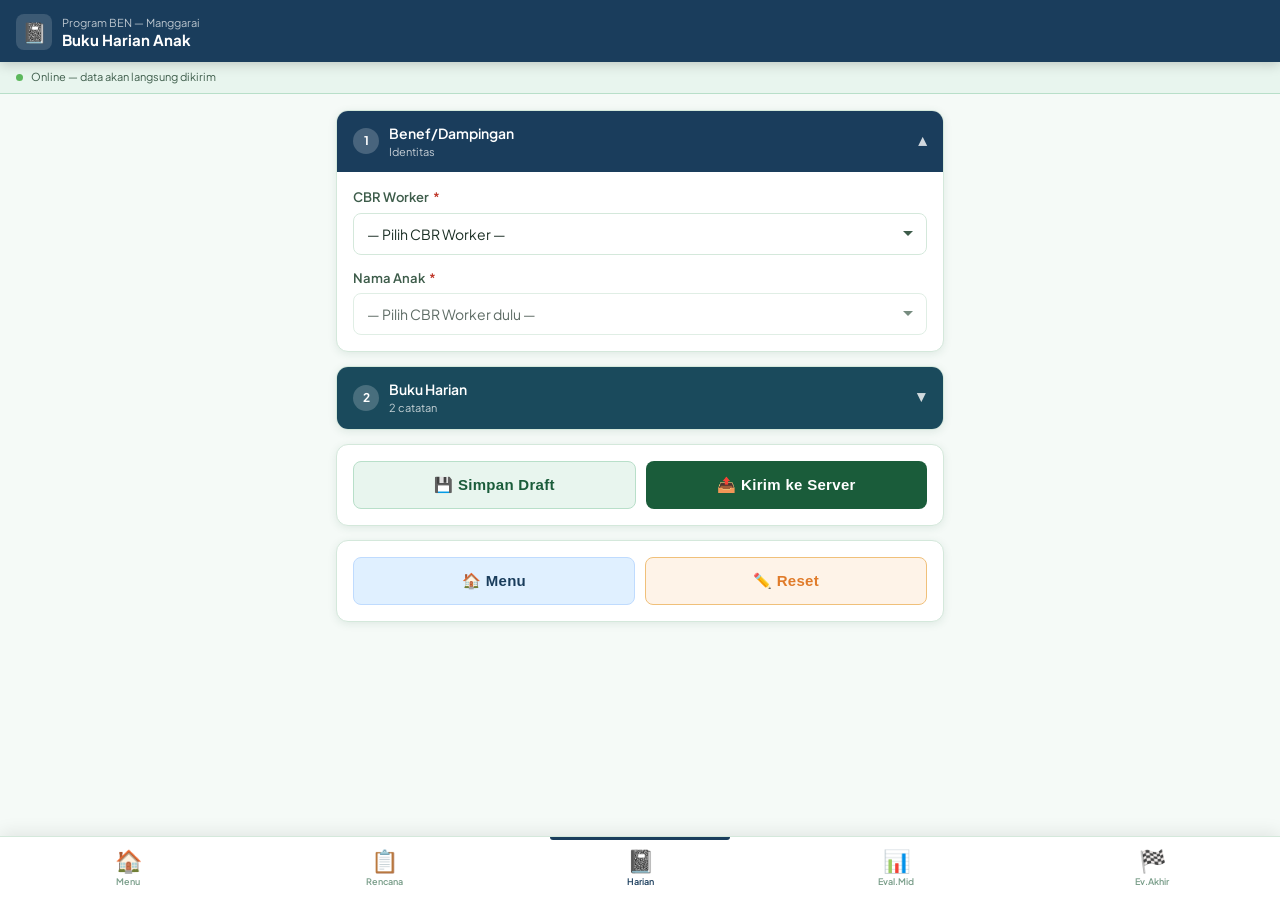
==== commit 6dd6fed9: "Update buku-harian.html" ====
--- a/buku-harian.html
+++ b/buku-harian.html
@@ -142,16 +142,18 @@
 <script>
 let diaryIds = [];
 let diaryCount = 0;
-const DRAFT_KEY = 'ben_draft_buku_harian';
 
 const GUIDE = `<strong>Panduan:</strong> Hal menonjol (baik & tantangan) · Apa, Mengapa, Dimana, Bagaimana, Siapa, Kapan · Aktivitas di rumah · Perjanjian dengan petugas RBM · Pertanyaan untuk kunjungan berikutnya`;
 
 document.addEventListener('DOMContentLoaded', () => {
-  populateWorkerSelect(document.getElementById('cbrWorker'));
-  addDiary(); addDiary(); // default 2
-  updateStatusBar(); updateQueueBadge();
-  const draft = loadDraftLocal();
-  if (draft) { restoreForm(draft); showToast('Draft sebelumnya dimuat','warning'); }
+  initChildrenData(() => {
+    populateWorkerSelect(document.getElementById('cbrWorker'));
+    // draft restore
+    const draft = loadDraftLocal();
+    if (draft) { restoreForm(draft); showToast('Draft sebelumnya dimuat','warning'); }
+  });
+  updateStatusBar();
+  updateQueueBadge();
 });
 
 function onWorkerChange() {
@@ -298,54 +300,8 @@
 }
 
 // Reuse shared queue/submit via shared.js
-function addToQueue(data) {
-  const q=JSON.parse(localStorage.getItem('ben_queue_buku_harian')||'[]');
-  data._queueId=Date.now(); q.push(data);
-  localStorage.setItem('ben_queue_buku_harian',JSON.stringify(q));
-  updateQueueBadge();
-}
-function getQueue(){return JSON.parse(localStorage.getItem('ben_queue_buku_harian')||'[]');}
-function updateQueueBadge(){
-  const q=getQueue(),b=document.getElementById('queueBadge'),c=document.getElementById('queueCount');
-  if(b&&c){b.classList.toggle('visible',q.length>0);c.textContent=q.length;}
-}
-function openQueueModal(){document.getElementById('queueModal').classList.add('open');renderQueueList();}
-function renderQueueList(){
-  const q=getQueue(),list=document.getElementById('queueList');
-  if(!list)return;
-  if(!q.length){list.innerHTML='<div class="empty-queue">Tidak ada antrian 🎉</div>';return;}
-  list.innerHTML=q.map(item=>`
-    <div class="queue-item">
-      <div class="queue-item-info">
-        <div class="queue-item-name">${item.namaAnakLabel||'—'}</div>
-        <div class="queue-item-meta">${item.cbrWorkerLabel||''}</div>
-      </div>
-      <button class="btn-q-submit" onclick="submitQueueItem(${item._queueId})">Kirim</button>
-      <button class="btn-q-delete" onclick="deleteQueueItem(${item._queueId})">Hapus</button>
-    </div>`).join('');
-}
-async function submitQueueItem(id){
-  let q=getQueue(),item=q.find(x=>x._queueId===id);if(!item)return;
-  try{const r=await fetch(window.BEN_APPS_SCRIPT_URL,{method:'POST',headers:{'Content-Type':'application/json'},body:JSON.stringify(item)});
-  if(!r.ok)throw 0;
-  localStorage.setItem('ben_queue_buku_harian',JSON.stringify(q.filter(x=>x._queueId!==id)));
-  updateQueueBadge();renderQueueList();showToast('✅ Terkirim!','success');}
-  catch{showToast('Gagal kirim','error');}
-}
-function deleteQueueItem(id){localStorage.setItem('ben_queue_buku_harian',JSON.stringify(getQueue().filter(x=>x._queueId!==id)));updateQueueBadge();renderQueueList();}
-async function submitAllQueue(){
-  const q=getQueue();let ok=0;
-  for(const item of q){try{const r=await fetch(window.BEN_APPS_SCRIPT_URL,{method:'POST',headers:{'Content-Type':'application/json'},body:JSON.stringify(item)});if(r.ok){ok++;localStorage.setItem('ben_queue_buku_harian',JSON.stringify(getQueue().filter(x=>x._queueId!==item._queueId)));}}catch{}}
-  updateQueueBadge();renderQueueList();showToast(`✅ ${ok}/${q.length} terkirim`,'success');
-}
-document.getElementById('queueModal').addEventListener('click',function(e){if(e.target===this)this.classList.remove('open');});
 
 let _t;
-function showToast(m,t=''){const el=document.getElementById('toast');el.textContent=m;el.className='toast '+t+' show';clearTimeout(_t);_t=setTimeout(()=>{el.className='toast';},3200);}
-function toggleSection(id){const b=document.getElementById('body-'+id),c=document.getElementById('chevron-'+id);const o=b.classList.toggle('open');c.classList.toggle('open',o);}
-function updateStatusBar(){const d=document.getElementById('statusDot'),t=document.getElementById('statusText');if(!d)return;if(navigator.onLine){d.className='status-dot';t.textContent='Online — siap kirim data';}else{d.className='status-dot offline';t.textContent='Offline — data ke antrian';}}
-function confirmReset(){document.getElementById('confirmOverlay').classList.add('open');}
-function closeConfirm(){document.getElementById('confirmOverlay').classList.remove('open');}
 window.addEventListener('online',updateStatusBar);
 window.addEventListener('offline',updateStatusBar);
 </script>
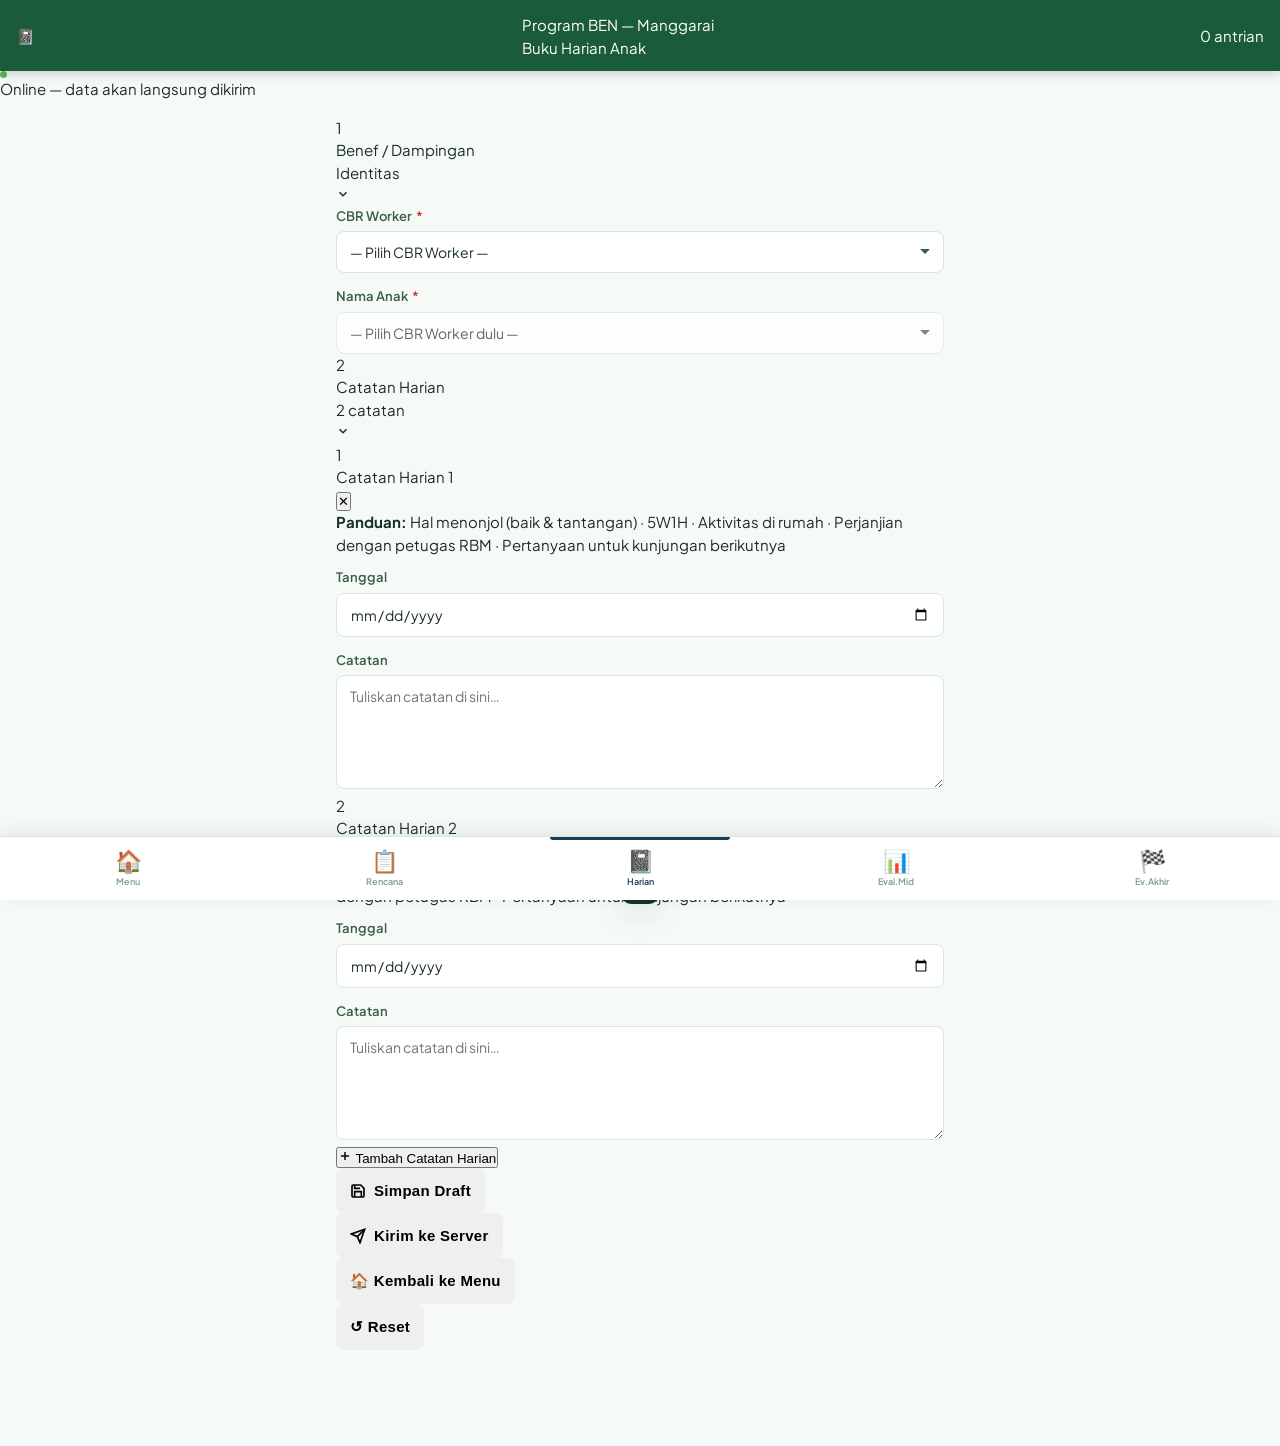
==== commit 59b4cc24: "Update buku-harian.html" ====
--- a/buku-harian.html
+++ b/buku-harian.html
@@ -4,55 +4,12 @@
 <meta charset="UTF-8">
 <meta name="viewport" content="width=device-width, initial-scale=1.0, maximum-scale=1.0">
 <meta name="mobile-web-app-capable" content="yes">
-<meta name="theme-color" content="#1a3d5c">
-<title>Buku Harian Anak — BEN</title>
+<meta name="theme-color" content="#0F2744">
+<title>Buku Harian — BEN</title>
 <link rel="preconnect" href="https://fonts.googleapis.com">
 <link rel="preconnect" href="https://fonts.gstatic.com" crossorigin>
 <link href="https://fonts.googleapis.com/css2?family=Plus+Jakarta+Sans:wght@400;500;600;700;800&display=swap" rel="stylesheet">
 <link rel="stylesheet" href="assets/css/shared.css">
-<style>
-.diary-block {
-  border:1.5px solid #b0d4e8;
-  border-radius:var(--radius);
-  margin-bottom:12px;
-  overflow:hidden;
-}
-.diary-block-header {
-  background:#1a3d5c;color:white;
-  padding:11px 14px;
-  display:flex;align-items:center;gap:10px;
-  cursor:pointer;
-}
-.diary-block-num {
-  width:24px;height:24px;
-  background:rgba(255,255,255,0.2);border-radius:50%;
-  display:flex;align-items:center;justify-content:center;
-  font-size:12px;font-weight:700;flex-shrink:0;
-}
-.diary-block-body { padding:14px;display:none;background:#fff; }
-.diary-block-body.open { display:block; }
-.btn-remove-diary {
-  background:rgba(255,255,255,0.15);border:none;color:white;
-  width:26px;height:26px;border-radius:50%;font-size:14px;cursor:pointer;
-  display:flex;align-items:center;justify-content:center;flex-shrink:0;
-}
-.btn-add-diary {
-  width:100%;padding:13px;
-  background:#e0f0ff;
-  border:2px dashed #90caf9;
-  border-radius:var(--radius-sm);
-  color:#1a3d5c;font-size:14px;font-weight:700;cursor:pointer;
-  display:flex;align-items:center;justify-content:center;gap:8px;
-  font-family:'Plus Jakarta Sans',sans-serif;
-  transition:all 0.15s;
-}
-.btn-add-diary:hover{background:#c5e3f7;}
-.diary-guide {
-  background:#e8f4fd;border:1.5px solid #90caf9;
-  border-radius:8px;padding:10px 13px;
-  font-size:12px;color:#1a3a5c;line-height:1.7;margin-bottom:10px;
-}
-</style>
 </head>
 <body>
 <script>
@@ -60,60 +17,73 @@
   window.BEN_APPS_SCRIPT_URL = 'https://script.google.com/macros/s/AKfycbzCx4CiGyxXRj01nP8v8W-2D9livH1Zk9r_uuCx2v4WCKIYJ-dBlugpvoYUE1ymw98a/exec';
 </script>
 
-<div class="app-header buku-harian">
-  <div class="logo-wrap">
-    <div class="logo-icon">📓</div>
-    <div><div class="sub">Program BEN — Manggarai</div><h1>Buku Harian Anak</h1></div>
-  </div>
-  <div class="queue-badge" id="queueBadge" onclick="openQueueModal()">
-    <span>📤</span><span id="queueCount">0</span> antrian
-  </div>
-</div>
-<div class="status-bar">
+<div class="app-header h-blue">
+  <div class="header-icon">📓</div>
+  <div class="header-text">
+    <div class="header-sub">Program BEN — Manggarai</div>
+    <div class="header-title">Buku Harian Anak</div>
+  </div>
+  <div class="header-badge" id="queueBadge" onclick="openQueueModal()">
+    <span class="dot"></span><span id="queueCount">0</span> antrian
+  </div>
+</div>
+<div class="status-pill">
   <div class="status-dot" id="statusDot"></div>
   <span id="statusText">Memeriksa koneksi…</span>
 </div>
 
 <div class="main">
-  <div class="section-card">
-    <div class="section-header blue" onclick="toggleSection('s1')">
-      <div class="section-num">1</div>
-      <div class="section-title">Benef/Dampingan <div class="section-sub">Identitas</div></div>
-      <div class="chevron open" id="chevron-s1">▼</div>
-    </div>
-    <div class="section-body open" id="body-s1">
+
+  <!-- IDENTITAS -->
+  <div class="s-card">
+    <div class="s-header open" id="shdr-s1" onclick="toggleSection('s1')">
+      <div class="s-step blue">1</div>
+      <div class="s-info"><div class="s-title">Benef / Dampingan</div><div class="s-sub">Identitas</div></div>
+      <svg class="s-chevron open" id="schev-s1" width="14" height="14" viewBox="0 0 24 24" fill="none" stroke="currentColor" stroke-width="2.5"><polyline points="6 9 12 15 18 9"/></svg>
+    </div>
+    <div class="s-body open" id="sbody-s1">
       <div class="field">
-        <label>CBR Worker <span class="req">*</span></label>
+        <label class="field-label">CBR Worker <span class="req">*</span></label>
         <select id="cbrWorker" onchange="onWorkerChange()"></select>
       </div>
       <div class="field">
-        <label>Nama Anak <span class="req">*</span></label>
+        <label class="field-label">Nama Anak <span class="req">*</span></label>
         <select id="namaAnak" disabled><option value="">— Pilih CBR Worker dulu —</option></select>
       </div>
     </div>
   </div>
 
-  <!-- DIARY DYNAMIC -->
-  <div class="section-card">
-    <div class="section-header diary" onclick="toggleSection('sd')">
-      <div class="section-num">2</div>
-      <div class="section-title">Buku Harian <div class="section-sub" id="diaryCountLabel">2 catatan</div></div>
-      <div class="chevron" id="chevron-sd">▼</div>
-    </div>
-    <div class="section-body" id="body-sd">
+  <!-- CATATAN HARIAN -->
+  <div class="s-card">
+    <div class="s-header" id="shdr-s2" onclick="toggleSection('s2')">
+      <div class="s-step blue">2</div>
+      <div class="s-info"><div class="s-title">Catatan Harian</div><div class="s-sub" id="diaryCountLabel">2 catatan</div></div>
+      <svg class="s-chevron" id="schev-s2" width="14" height="14" viewBox="0 0 24 24" fill="none" stroke="currentColor" stroke-width="2.5"><polyline points="6 9 12 15 18 9"/></svg>
+    </div>
+    <div class="s-body" id="sbody-s2">
       <div id="diaryList"></div>
-      <button class="btn-add-diary" onclick="addDiary()">＋ Tambah Catatan Harian</button>
-    </div>
-  </div>
-
-  <div class="progress-bar" id="progressBar"><div class="progress-fill" id="progressFill"></div></div>
-  <div class="action-row">
-    <button class="btn btn-draft" onclick="handleDraft()">💾 Simpan Draft</button>
-    <button class="btn btn-submit" id="btnSubmit" onclick="handleSubmit()">📤 Kirim ke Server</button>
-  </div>
-  <div class="action-row" style="margin-bottom:32px;">
-    <button class="btn btn-home" onclick="window.location.href='index.html'" style="background:var(--blue-light);color:var(--blue);border:1.5px solid #bfdbfe;">🏠 Menu</button>
-    <button class="btn btn-reset" onclick="confirmReset()">✏️ Reset</button>
+      <button class="btn-add blue" onclick="addDiary()">
+        <svg width="14" height="14" viewBox="0 0 24 24" fill="none" stroke="currentColor" stroke-width="2.5"><line x1="12" y1="5" x2="12" y2="19"/><line x1="5" y1="12" x2="19" y2="12"/></svg>
+        Tambah Catatan Harian
+      </button>
+    </div>
+  </div>
+
+  <div class="progress-wrap" id="progressBar"><div class="progress-fill" id="progressFill"></div></div>
+
+  <div class="action-bar">
+    <button class="btn btn-secondary" onclick="handleDraft()">
+      <svg width="16" height="16" viewBox="0 0 24 24" fill="none" stroke="currentColor" stroke-width="2.5"><path d="M19 21H5a2 2 0 01-2-2V5a2 2 0 012-2h11l5 5v11a2 2 0 01-2 2z"/><polyline points="17 21 17 13 7 13 7 21"/><polyline points="7 3 7 8 15 8"/></svg>
+      Simpan Draft
+    </button>
+    <button class="btn btn-primary" id="btnSubmit" onclick="handleSubmit()">
+      <svg width="16" height="16" viewBox="0 0 24 24" fill="none" stroke="currentColor" stroke-width="2.5"><line x1="22" y1="2" x2="11" y2="13"/><polygon points="22 2 15 22 11 13 2 9 22 2"/></svg>
+      Kirim ke Server
+    </button>
+  </div>
+  <div class="action-bar" style="margin-bottom:0;">
+    <button class="btn btn-ghost" onclick="window.location.href='index.html'">🏠 Kembali ke Menu</button>
+    <button class="btn btn-danger" onclick="confirmReset()">↺ Reset</button>
   </div>
 </div>
 
@@ -121,15 +91,16 @@
 <div class="modal-overlay" id="queueModal">
   <div class="modal-box">
     <div class="modal-handle"></div>
-    <div class="modal-title">📤 Antrian</div>
+    <div class="modal-title">Antrian Pengiriman</div>
     <div id="queueList"></div>
-    <button class="btn btn-submit" style="margin-top:16px;" onclick="submitAllQueue()">Kirim Semua</button>
+    <button class="btn btn-primary" style="margin-top:16px;" onclick="submitAllQueue()">Kirim Semua Sekarang</button>
   </div>
 </div>
 <div class="confirm-overlay" id="confirmOverlay">
   <div class="confirm-box">
-    <h3>⚠️ Reset Form?</h3>
-    <p>Data yang belum disimpan sebagai draft akan hilang.</p>
+    <div class="confirm-icon">⚠️</div>
+    <div class="confirm-title">Reset Form?</div>
+    <div class="confirm-desc">Data yang belum tersimpan akan hilang.</div>
     <div class="confirm-btns">
       <button class="btn-cancel-c" onclick="closeConfirm()">Batal</button>
       <button class="btn-do-reset" onclick="doReset()">Ya, Reset</button>
@@ -140,172 +111,95 @@
 <script src="assets/js/data.js"></script>
 <script src="assets/js/shared.js"></script>
 <script>
-let diaryIds = [];
-let diaryCount = 0;
-
-const GUIDE = `<strong>Panduan:</strong> Hal menonjol (baik & tantangan) · Apa, Mengapa, Dimana, Bagaimana, Siapa, Kapan · Aktivitas di rumah · Perjanjian dengan petugas RBM · Pertanyaan untuk kunjungan berikutnya`;
-
-document.addEventListener('DOMContentLoaded', () => {
-  initChildrenData(() => {
+let diaryIds=[], diaryCount=0;
+const GUIDE='<strong>Panduan:</strong> Hal menonjol (baik & tantangan) · 5W1H · Aktivitas di rumah · Perjanjian dengan petugas RBM · Pertanyaan untuk kunjungan berikutnya';
+
+document.addEventListener('DOMContentLoaded',()=>{
+  initChildrenData(()=>{
     populateWorkerSelect(document.getElementById('cbrWorker'));
-    // draft restore
-    const draft = loadDraftLocal();
-    if (draft) { restoreForm(draft); showToast('Draft sebelumnya dimuat','warning'); }
+    const d=loadDraft();
+    if(d){restoreForm(d);showToast('Draft sebelumnya dimuat','t-warning');}
   });
-  updateStatusBar();
-  updateQueueBadge();
+  if(!diaryIds.length){addDiary();addDiary();}
+  updateStatusBar();updateQueueBadge();
 });
 
-function onWorkerChange() {
-  populateChildSelect(document.getElementById('cbrWorker').value, document.getElementById('namaAnak'));
-}
-
-function addDiary(data) {
+function onWorkerChange(){populateChildSelect(document.getElementById('cbrWorker').value,document.getElementById('namaAnak'));}
+
+function addDiary(data){
   diaryCount++;
-  const id = 'dr_' + Date.now() + '_' + diaryCount;
+  const id='dr_'+Date.now()+'_'+diaryCount;
   diaryIds.push(id);
-  const n  = diaryIds.length;
-
-  const block = document.createElement('div');
-  block.className = 'diary-block';
-  block.id = 'dblock_' + id;
-  block.innerHTML = `
-    <div class="diary-block-header" onclick="toggleDiary('${id}')">
-      <div class="diary-block-num">${n}</div>
-      <div style="flex:1;font-size:13px;font-weight:700;">Catatan Harian ${n}</div>
-      <button class="btn-remove-diary" onclick="removeDiary('${id}',event)">✕</button>
-      <span style="font-size:11px;opacity:0.7;margin-left:6px;" id="dchev_${id}">▼</span>
-    </div>
-    <div class="diary-block-body open" id="dbody_${id}">
-      <div class="diary-guide">${GUIDE}</div>
-      <div class="field">
-        <label>Tanggal</label>
-        <input type="date" id="dtgl_${id}">
-      </div>
-      <div class="field">
-        <label>Catatan</label>
-        <textarea id="disi_${id}" rows="5" placeholder="Tuliskan catatan diary di sini…"></textarea>
-      </div>
+  const n=diaryIds.length;
+  const block=document.createElement('div');
+  block.className='diary-block';block.id='dblock_'+id;
+  block.innerHTML=`
+    <div class="diary-block-hdr" onclick="toggleDiary('${id}')">
+      <div class="diary-num">${n}</div>
+      <div class="diary-title">Catatan Harian ${n}</div>
+      <button class="diary-remove" onclick="removeDiary('${id}',event)">✕</button>
+      <svg class="diary-chev open" id="dchev_${id}" width="12" height="12" viewBox="0 0 24 24" fill="none" stroke="rgba(255,255,255,0.7)" stroke-width="2.5"><polyline points="6 9 12 15 18 9"/></svg>
+    </div>
+    <div class="diary-body open" id="dbody_${id}">
+      <div class="info-box blue" style="margin-bottom:12px;">${GUIDE}</div>
+      <div class="field"><label class="field-label">Tanggal</label><input type="date" id="dtgl_${id}"></div>
+      <div class="field"><label class="field-label">Catatan</label><textarea id="disi_${id}" rows="5" placeholder="Tuliskan catatan di sini…"></textarea></div>
     </div>`;
-
   document.getElementById('diaryList').appendChild(block);
-
-  if (data) {
-    if (data.tanggal) document.getElementById('dtgl_'+id).value = data.tanggal;
-    if (data.isi)     document.getElementById('disi_'+id).value = data.isi;
-  }
+  if(data){if(data.tanggal)document.getElementById('dtgl_'+id).value=data.tanggal;if(data.isi)document.getElementById('disi_'+id).value=data.isi;}
   updateDiaryLabel();
 }
-
-function removeDiary(id, event) {
-  event.stopPropagation();
-  if (diaryIds.length <= 1) { showToast('Minimal 1 catatan harus ada','error'); return; }
+function removeDiary(id,e){
+  e.stopPropagation();
+  if(diaryIds.length<=1){showToast('Minimal 1 catatan harus ada','t-error');return;}
   document.getElementById('dblock_'+id)?.remove();
-  diaryIds = diaryIds.filter(x => x !== id);
+  diaryIds=diaryIds.filter(x=>x!==id);
   renumberDiary();
 }
-
-function renumberDiary() {
-  diaryIds.forEach((id,i) => {
-    const el = document.querySelector(`#dblock_${id} .diary-block-header div[style]`);
-    if (el) el.textContent = `Catatan Harian ${i+1}`;
-    document.querySelector(`#dblock_${id} .diary-block-num`).textContent = i+1;
+function renumberDiary(){
+  diaryIds.forEach((id,i)=>{
+    const n=i+1;
+    const el=document.querySelector('#dblock_'+id+' .diary-num');if(el)el.textContent=n;
+    const tl=document.querySelector('#dblock_'+id+' .diary-title');if(tl)tl.textContent='Catatan Harian '+n;
   });
   updateDiaryLabel();
 }
-
-function updateDiaryLabel() {
-  document.getElementById('diaryCountLabel').textContent = diaryIds.length + ' catatan';
-}
-
-function toggleDiary(id) {
-  const body = document.getElementById('dbody_'+id);
-  const chev = document.getElementById('dchev_'+id);
-  const open = body.classList.toggle('open');
-  if (chev) chev.textContent = open ? '▼' : '▶';
-}
-
-function collect() {
-  const workerEl = document.getElementById('cbrWorker');
-  const anakEl   = document.getElementById('namaAnak');
+function updateDiaryLabel(){document.getElementById('diaryCountLabel').textContent=diaryIds.length+' catatan';}
+function toggleDiary(id){const b=document.getElementById('dbody_'+id),c=document.getElementById('dchev_'+id);const o=b.classList.toggle('open');c.classList.toggle('open',o);}
+
+function collect(){
+  const w=document.getElementById('cbrWorker'),a=document.getElementById('namaAnak');
   return {
-    timestamp: new Date().toISOString(),
-    modul: 'buku_harian',
-    cbrWorkerValue: workerEl.value,
-    cbrWorkerLabel: workerEl.options[workerEl.selectedIndex]?.text||'',
-    namaAnakValue:  anakEl.value,
-    namaAnakLabel:  anakEl.options[anakEl.selectedIndex]?.text||'',
-    tanggal: diaryIds[0] ? document.getElementById('dtgl_'+diaryIds[0])?.value||'' : '',
-    diaries: diaryIds.map((id,i) => ({
-      nomor: i+1,
-      tanggal: document.getElementById('dtgl_'+id)?.value||'',
-      isi: (document.getElementById('disi_'+id)?.value||'').trim()
-    }))
+    timestamp:new Date().toISOString(),modul:'buku_harian',
+    cbrWorkerValue:w.value,cbrWorkerLabel:w.options[w.selectedIndex]?.text||'',
+    namaAnakValue:a.value,namaAnakLabel:a.options[a.selectedIndex]?.text||'',
+    tanggal:diaryIds[0]?document.getElementById('dtgl_'+diaryIds[0])?.value||'':'',
+    diaries:diaryIds.map((id,i)=>({nomor:i+1,tanggal:document.getElementById('dtgl_'+id)?.value||'',isi:(document.getElementById('disi_'+id)?.value||'').trim()}))
   };
 }
-
-function validate(d) {
-  if (!d.cbrWorkerValue) return 'CBR Worker belum dipilih.';
-  if (!d.namaAnakValue)  return 'Nama Anak belum dipilih.';
-  if (!d.diaries.some(x=>x.isi)) return 'Minimal 1 catatan harus diisi.';
+function validate(d){
+  if(!d.cbrWorkerValue) return 'CBR Worker belum dipilih.';
+  if(!d.namaAnakValue)  return 'Nama Anak belum dipilih.';
+  if(!d.diaries.some(x=>x.isi)) return 'Minimal 1 catatan harus diisi.';
   return null;
 }
-
-function restoreForm(data) {
-  if (!data) return;
-  const workerEl = document.getElementById('cbrWorker');
-  const anakEl   = document.getElementById('namaAnak');
-  if (data.cbrWorkerValue) {
-    workerEl.value = data.cbrWorkerValue;
-    populateChildSelect(data.cbrWorkerValue, anakEl);
-    setTimeout(() => { if (data.namaAnakValue) anakEl.value = data.namaAnakValue; }, 50);
-  }
-  if (data.diaries && data.diaries.length > 0) {
-    document.getElementById('diaryList').innerHTML='';
-    diaryIds=[]; diaryCount=0;
-    data.diaries.forEach(d => addDiary(d));
-  }
-}
-
-function loadDraftLocal() {
-  try { return JSON.parse(localStorage.getItem(DRAFT_KEY)||'null'); } catch { return null; }
-}
-function handleDraft() {
-  const data = collect();
-  const err  = validate(data);
-  if (err) { showToast('⚠️ '+err,'error'); return; }
-  localStorage.setItem(DRAFT_KEY, JSON.stringify(data));
-  showToast('Draft tersimpan ✓','success');
-}
-
-function handleSubmit() {
-  const data = collect();
-  const err  = validate(data);
-  if (err) { showToast('⚠️ '+err,'error'); return; }
-  doSubmit(data, doReset);
-}
-
-function doReset() {
-  closeConfirm();
-  localStorage.removeItem(DRAFT_KEY);
+function restoreForm(d){
+  if(!d)return;
+  const w=document.getElementById('cbrWorker'),a=document.getElementById('namaAnak');
+  if(d.cbrWorkerValue){w.value=d.cbrWorkerValue;populateChildSelect(d.cbrWorkerValue,a);setTimeout(()=>{if(d.namaAnakValue)a.value=d.namaAnakValue;},50);}
+  if(d.diaries&&d.diaries.length>0){document.getElementById('diaryList').innerHTML='';diaryIds=[];diaryCount=0;d.diaries.forEach(di=>addDiary(di));}
+}
+function handleDraft(){const d=collect(),e=validate(d);if(e){showToast('⚠️ '+e,'t-error');return;}saveDraft(d);showToast('Draft tersimpan','t-success');}
+function handleSubmit(){const d=collect(),e=validate(d);if(e){showToast('⚠️ '+e,'t-error');return;}doSubmit(d,doReset);}
+function doReset(){
+  closeConfirm();clearDraft();
   document.getElementById('cbrWorker').value='';
-  const a=document.getElementById('namaAnak');
-  a.innerHTML='<option value="">— Pilih CBR Worker dulu —</option>';
-  a.disabled=true;
-  document.getElementById('diaryList').innerHTML='';
-  diaryIds=[]; diaryCount=0;
-  addDiary(); addDiary();
-  window.scrollTo(0,0);
-  showToast('Form dikosongkan','');
-}
-
-// Reuse shared queue/submit via shared.js
-
-let _t;
-window.addEventListener('online',updateStatusBar);
-window.addEventListener('offline',updateStatusBar);
+  const a=document.getElementById('namaAnak');a.innerHTML='<option value="">— Pilih CBR Worker dulu —</option>';a.disabled=true;
+  document.getElementById('diaryList').innerHTML='';diaryIds=[];diaryCount=0;addDiary();addDiary();
+  window.scrollTo(0,0);showToast('Form dikosongkan','');
+}
 </script>
-<script>window.BEN_ACTIVE_NAV = "nav-harian";</script>
+<script>window.BEN_ACTIVE_NAV='nav-harian';</script>
 <script src="assets/js/nav.js"></script>
 </body>
 </html>
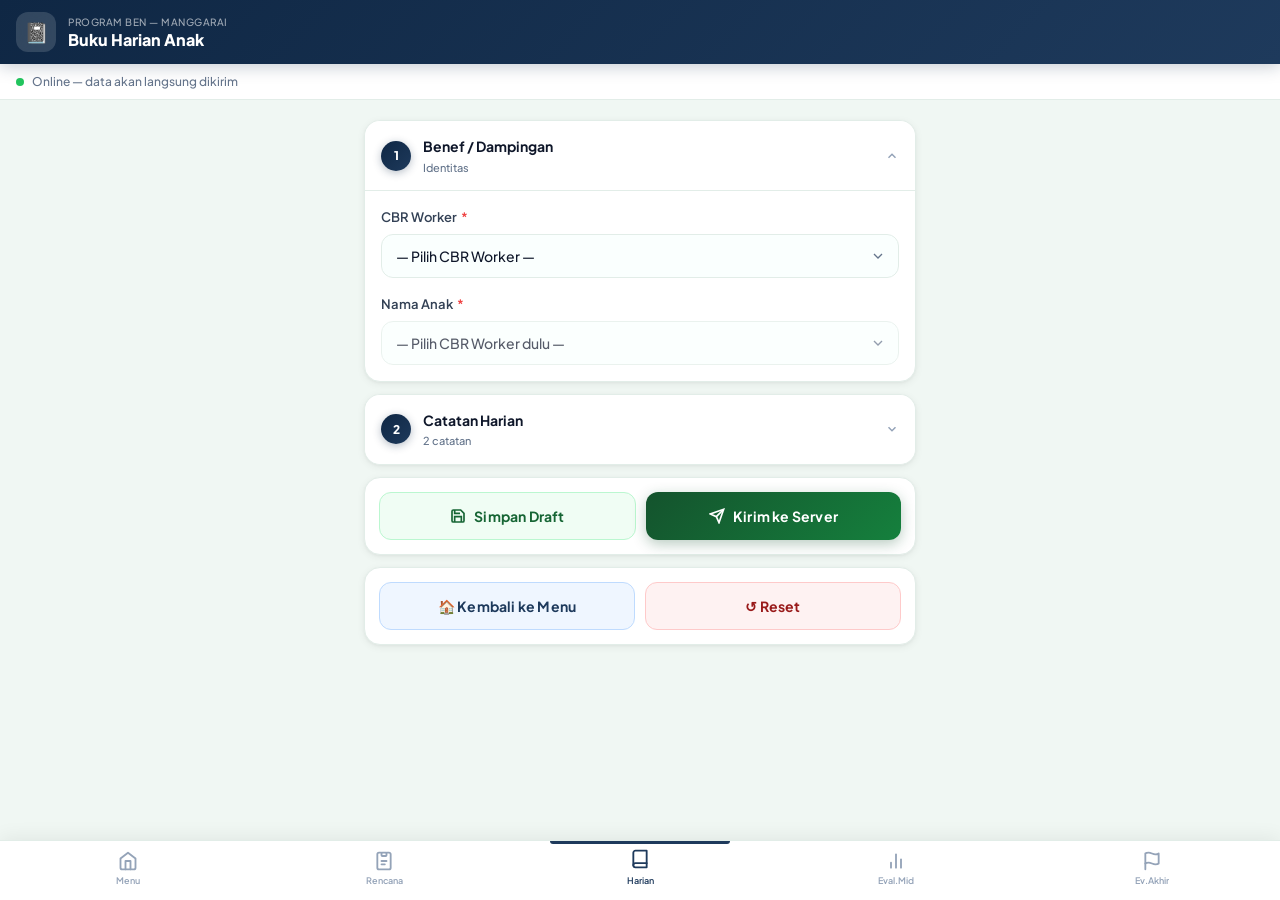
==== commit a5ab47f0: "Update buku-harian.html" ====
--- a/buku-harian.html
+++ b/buku-harian.html
@@ -14,7 +14,7 @@
 <body>
 <script>
   window.BEN_MODULE = 'buku_harian';
-  window.BEN_APPS_SCRIPT_URL = 'https://script.google.com/macros/s/AKfycbzCx4CiGyxXRj01nP8v8W-2D9livH1Zk9r_uuCx2v4WCKIYJ-dBlugpvoYUE1ymw98a/exec';
+  window.BEN_APPS_SCRIPT_URL = 'https://script.google.com/macros/s/AKfycbykXCG6hxn8xdQuv2BKAujYT5XGSCjTmJmxMLS1T3SeFqVAF3LK3G9Fxev-14rLw9WL/exec';
 </script>
 
 <div class="app-header h-blue">
--- a/assets/css/shared.css
+++ b/assets/css/shared.css
@@ -1,440 +1,732 @@
 /* ================================================================
-   BEN-Field: Shared CSS
+   BEN-Field Design System v2 — Modern Mobile UI
    ================================================================ */
 
+@import url('https://fonts.googleapis.com/css2?family=Plus+Jakarta+Sans:wght@400;500;600;700;800&display=swap');
+
+/* ── TOKENS ────────────────────────────────────────────────────── */
 :root {
-  --green-deep:   #1a5c3a;
-  --green-mid:    #2d7a52;
-  --green-light:  #4a9e6f;
-  --green-pale:   #e8f5ee;
-  --green-border: #b8dfc9;
-  --amber:        #e07b2a;
-  --amber-light:  #fef3e8;
-  --amber-border: #f0c07a;
-  --red:          #c0392b;
-  --red-light:    #fdecea;
-  --blue:         #1a3d5c;
-  --blue-light:   #e0f0ff;
-  --purple:       #4a2d7a;
-  --purple-light: #f3e8ff;
-  --text:         #1a2e24;
-  --text-mid:     #3d5c4a;
-  --text-muted:   #7a9e8a;
-  --bg:           #f5faf7;
-  --card:         #ffffff;
-  --border:       #d4e8db;
-  --radius:       12px;
-  --radius-sm:    8px;
-  --shadow:       0 2px 8px rgba(26,92,58,0.10);
-  --shadow-lg:    0 8px 32px rgba(26,92,58,0.14);
-  --nav-height:   64px;
-}
-
-* { box-sizing: border-box; margin: 0; padding: 0; }
+  --c-bg:          #F0F7F3;
+  --c-card:        #FFFFFF;
+  --c-border:      #E2EDE8;
+  --c-border-focus:#22C55E;
+
+  --c-green-900:   #14532D;
+  --c-green-800:   #166534;
+  --c-green-700:   #15803D;
+  --c-green-500:   #22C55E;
+  --c-green-100:   #DCFCE7;
+  --c-green-50:    #F0FDF4;
+
+  --c-blue:        #1E3A5C;
+  --c-blue-light:  #EFF6FF;
+  --c-purple:      #4C1D95;
+  --c-purple-light:#F5F3FF;
+  --c-red-800:     #7F1D1D;
+  --c-red-500:     #EF4444;
+  --c-red-50:      #FEF2F2;
+
+  --c-amber:       #F97316;
+  --c-amber-light: #FFF7ED;
+
+  --c-text:        #0F172A;
+  --c-text-mid:    #334155;
+  --c-text-muted:  #64748B;
+  --c-text-soft:   #94A3B8;
+
+  --radius-xs:  8px;
+  --radius-sm:  12px;
+  --radius:     16px;
+  --radius-lg:  20px;
+  --radius-xl:  24px;
+
+  --shadow-xs:  0 1px 3px rgba(0,0,0,0.06), 0 1px 2px rgba(0,0,0,0.04);
+  --shadow-sm:  0 2px 8px rgba(0,0,0,0.06), 0 1px 3px rgba(0,0,0,0.04);
+  --shadow-md:  0 4px 16px rgba(0,0,0,0.08), 0 2px 6px rgba(0,0,0,0.04);
+  --shadow-lg:  0 8px 32px rgba(0,0,0,0.10), 0 4px 12px rgba(0,0,0,0.06);
+
+  --nav-h: 68px;
+  --header-h: 64px;
+  --transition: 0.2s cubic-bezier(0.4,0,0.2,1);
+}
+
+/* ── RESET & BASE ──────────────────────────────────────────────── */
+*, *::before, *::after { box-sizing: border-box; margin: 0; padding: 0; }
+
+html { -webkit-text-size-adjust: 100%; }
 
 body {
-  font-family: 'Plus Jakarta Sans', -apple-system, BlinkMacSystemFont, 'Segoe UI', sans-serif;
-  background: var(--bg);
-  color: var(--text);
+  font-family: 'Plus Jakarta Sans', -apple-system, BlinkMacSystemFont, sans-serif;
+  background: var(--c-bg);
+  color: var(--c-text);
   font-size: 15px;
-  line-height: 1.5;
+  line-height: 1.6;
   min-height: 100vh;
-  padding-bottom: var(--nav-height);
-}
-
-/* ── HEADER ─────────────────────────────────────── */
+  padding-bottom: calc(var(--nav-h) + 24px);
+  -webkit-font-smoothing: antialiased;
+}
+
+/* ── PAGE ENTER ANIMATION ──────────────────────────────────────── */
+@keyframes fadeUp {
+  from { opacity: 0; transform: translateY(16px); }
+  to   { opacity: 1; transform: translateY(0); }
+}
+@keyframes pulse {
+  0%,100% { opacity: 1; transform: scale(1); }
+  50%      { opacity: 0.6; transform: scale(1.4); }
+}
+@keyframes spin { to { transform: rotate(360deg); } }
+@keyframes slideUp {
+  from { opacity: 0; transform: translateX(-50%) translateY(20px); }
+  to   { opacity: 1; transform: translateX(-50%) translateY(0); }
+}
+
+.main { animation: fadeUp 0.35s ease both; }
+
+/* ── HEADER ────────────────────────────────────────────────────── */
 .app-header {
-  background: var(--green-deep);
-  color: #fff;
-  padding: 14px 16px 12px;
-  position: sticky;
-  top: 0;
-  z-index: 100;
-  display: flex;
-  align-items: center;
-  justify-content: space-between;
-  box-shadow: 0 2px 12px rgba(0,0,0,0.20);
-}
-.app-header.buku-harian { background: var(--blue); }
-.app-header.eval-mid    { background: var(--purple); }
-.app-header.eval-akhir  { background: #7a1a1a; }
-
-.logo-wrap { display: flex; align-items: center; gap: 10px; }
-.logo-icon {
-  width: 36px; height: 36px;
+  position: sticky; top: 0; z-index: 100;
+  height: var(--header-h);
+  background: linear-gradient(135deg, var(--c-green-900) 0%, var(--c-green-700) 100%);
+  display: flex; align-items: center;
+  padding: 0 16px;
+  gap: 12px;
+  box-shadow: 0 2px 16px rgba(20,83,45,0.25);
+}
+.app-header.h-blue   { background: linear-gradient(135deg, #0F2744 0%, #1E3A5C 100%); box-shadow: 0 2px 16px rgba(15,39,68,0.25); }
+.app-header.h-purple { background: linear-gradient(135deg, #2D1B69 0%, #4C1D95 100%); box-shadow: 0 2px 16px rgba(45,27,105,0.25); }
+.app-header.h-red    { background: linear-gradient(135deg, #450A0A 0%, #7F1D1D 100%); box-shadow: 0 2px 16px rgba(69,10,10,0.25); }
+
+.header-icon {
+  width: 40px; height: 40px; flex-shrink: 0;
   background: rgba(255,255,255,0.15);
-  border-radius: 8px;
+  border-radius: 12px;
   display: flex; align-items: center; justify-content: center;
   font-size: 20px;
-}
-.app-header h1   { font-size: 15px; font-weight: 700; line-height: 1.2; }
-.app-header .sub { font-size: 11px; opacity: 0.7; }
-
-/* ── STATUS BAR ──────────────────────────────────── */
-.status-bar {
+  backdrop-filter: blur(8px);
+}
+.header-text { flex: 1; min-width: 0; }
+.header-sub  { font-size: 10px; color: rgba(255,255,255,0.6); font-weight: 500; letter-spacing: 0.5px; text-transform: uppercase; }
+.header-title{ font-size: 16px; font-weight: 800; color: #fff; line-height: 1.2; }
+
+.header-badge {
+  background: rgba(255,255,255,0.15);
+  border: 1px solid rgba(255,255,255,0.2);
+  color: white;
+  font-size: 11px; font-weight: 700;
+  padding: 5px 11px;
+  border-radius: 20px;
+  cursor: pointer;
+  display: none; align-items: center; gap: 5px;
+  backdrop-filter: blur(8px);
+  transition: background var(--transition);
+  white-space: nowrap;
+}
+.header-badge:hover { background: rgba(255,255,255,0.25); }
+.header-badge.visible { display: flex; }
+.header-badge .dot { width: 6px; height: 6px; border-radius: 50%; background: #FCD34D; }
+
+/* ── STATUS PILL ───────────────────────────────────────────────── */
+.status-pill {
   display: flex; align-items: center; gap: 8px;
-  padding: 7px 16px;
-  background: var(--green-pale);
-  border-bottom: 1px solid var(--green-border);
-  font-size: 11px; color: var(--text-mid);
-}
-.status-dot { width:7px; height:7px; border-radius:50%; background:#5cb85c; flex-shrink:0; }
-.status-dot.offline { background: var(--amber); }
-
-/* ── BOTTOM NAV ──────────────────────────────────── */
-.bottom-nav {
-  position: fixed;
-  bottom: 0; left: 0; right: 0;
-  height: var(--nav-height);
-  background: #fff;
-  border-top: 1px solid var(--border);
-  display: flex;
-  z-index: 200;
-  box-shadow: 0 -4px 16px rgba(0,0,0,0.08);
-}
-
-.nav-item {
-  flex: 1;
-  display: flex;
-  flex-direction: column;
-  align-items: center;
-  justify-content: center;
-  gap: 3px;
-  text-decoration: none;
-  color: var(--text-muted);
-  font-size: 10px;
-  font-weight: 600;
-  padding: 6px 4px;
-  transition: all 0.15s;
-  position: relative;
+  padding: 8px 16px;
+  background: var(--c-card);
+  border-bottom: 1px solid var(--c-border);
+  font-size: 12px; font-weight: 500; color: var(--c-text-muted);
+}
+.status-dot {
+  width: 8px; height: 8px; border-radius: 50%;
+  background: #22C55E; flex-shrink: 0;
+  animation: pulse 2.5s ease infinite;
+}
+.status-dot.offline { background: var(--c-amber); }
+
+/* ── MAIN CONTAINER ────────────────────────────────────────────── */
+.main { padding: 16px; max-width: 600px; margin: 0 auto; }
+
+/* ── SECTION CARD ──────────────────────────────────────────────── */
+.s-card {
+  background: var(--c-card);
+  border-radius: var(--radius);
+  border: 1px solid var(--c-border);
+  box-shadow: var(--shadow-sm);
+  margin-bottom: 12px;
+  overflow: hidden;
+  transition: box-shadow var(--transition);
+}
+.s-card:focus-within { box-shadow: var(--shadow-md); }
+
+.s-header {
+  display: flex; align-items: center; gap: 12px;
+  padding: 14px 16px;
   cursor: pointer;
-  border: none;
-  background: none;
+  user-select: none;
   -webkit-tap-highlight-color: transparent;
-}
-
-.nav-item .nav-icon {
-  font-size: 22px;
-  line-height: 1;
-  transition: transform 0.15s;
-}
-
-.nav-item.active {
-  color: var(--green-deep);
-}
-.nav-item.active .nav-icon {
-  transform: translateY(-2px);
-}
-.nav-item.active::after {
-  content: '';
-  position: absolute;
-  top: 0; left: 20%; right: 20%;
-  height: 3px;
-  background: var(--green-deep);
-  border-radius: 0 0 3px 3px;
-}
-
-/* Active color per modul */
-.nav-item.active.nav-perencanaan { color: var(--green-deep); }
-.nav-item.active.nav-perencanaan::after { background: var(--green-deep); }
-.nav-item.active.nav-harian  { color: var(--blue); }
-.nav-item.active.nav-harian::after  { background: var(--blue); }
-.nav-item.active.nav-menengah{ color: var(--purple); }
-.nav-item.active.nav-menengah::after{ background: var(--purple); }
-.nav-item.active.nav-akhir   { color: #7a1a1a; }
-.nav-item.active.nav-akhir::after   { background: #7a1a1a; }
-
-.nav-badge {
-  position: absolute;
-  top: 4px; right: calc(50% - 18px);
-  background: var(--amber);
+  background: var(--c-card);
+  transition: background var(--transition);
+}
+.s-header:hover { background: #FAFFFE; }
+.s-header.open  { border-bottom: 1px solid var(--c-border); }
+
+.s-step {
+  width: 30px; height: 30px; flex-shrink: 0;
+  border-radius: 50%;
+  background: linear-gradient(135deg, var(--c-green-900), var(--c-green-700));
   color: white;
-  font-size: 9px;
-  font-weight: 800;
-  width: 16px; height: 16px;
-  border-radius: 50%;
-  display: none;
-  align-items: center;
-  justify-content: center;
-}
-.nav-badge.show { display: flex; }
-
-/* ── MAIN ────────────────────────────────────────── */
-.main { padding: 16px; max-width: 640px; margin: 0 auto; }
-
-/* ── SECTION CARDS ───────────────────────────────── */
-.section-card {
-  background: var(--card);
-  border-radius: var(--radius);
-  border: 1px solid var(--border);
-  box-shadow: var(--shadow);
-  margin-bottom: 14px;
+  font-size: 12px; font-weight: 800;
+  display: flex; align-items: center; justify-content: center;
+  box-shadow: 0 2px 8px rgba(20,83,45,0.3);
+}
+.s-step.blue   { background: linear-gradient(135deg,#0F2744,#1E3A5C); box-shadow: 0 2px 8px rgba(15,39,68,0.3); }
+.s-step.purple { background: linear-gradient(135deg,#2D1B69,#4C1D95); box-shadow: 0 2px 8px rgba(45,27,105,0.3); }
+.s-step.red    { background: linear-gradient(135deg,#450A0A,#7F1D1D); box-shadow: 0 2px 8px rgba(69,10,10,0.3); }
+.s-step.gray   { background: linear-gradient(135deg,#334155,#475569); box-shadow: 0 2px 8px rgba(0,0,0,0.15); }
+
+.s-info { flex: 1; min-width: 0; }
+.s-title { font-size: 14px; font-weight: 700; color: var(--c-text); }
+.s-sub   { font-size: 11px; font-weight: 500; color: var(--c-text-muted); margin-top: 1px;
+           overflow: hidden; text-overflow: ellipsis; white-space: nowrap; }
+
+.s-chevron {
+  color: var(--c-text-soft);
+  font-size: 12px;
+  transition: transform var(--transition);
+  flex-shrink: 0;
+}
+.s-chevron.open { transform: rotate(180deg); }
+
+/* Section body with smooth animation */
+.s-body {
+  padding: 0 16px;
+  max-height: 0;
   overflow: hidden;
-}
-
-.section-header {
-  background: var(--green-deep);
-  color: #fff;
-  padding: 12px 16px;
-  display: flex; align-items: center; gap: 10px;
-  cursor: pointer; user-select: none;
-}
-.section-header.blue   { background: var(--blue); }
-.section-header.purple { background: var(--purple); }
-.section-header.red    { background: #7a1a1a; }
-.section-header.diary  { background: #1a4a5c; }
-
-.section-num {
-  width:26px; height:26px;
-  background: rgba(255,255,255,0.20);
-  border-radius:50%;
-  display:flex; align-items:center; justify-content:center;
-  font-size:12px; font-weight:700; flex-shrink:0;
-}
-.section-title { flex:1; font-size:14px; font-weight:600; }
-.section-sub   { font-size:11px; opacity:0.75; font-weight:400; }
-.chevron { font-size:12px; transition:transform 0.2s; opacity:0.8; }
-.chevron.open { transform:rotate(180deg); }
-
-.section-body { padding:16px; display:none; }
-.section-body.open { display:block; }
-
-/* ── FORM FIELDS ─────────────────────────────────── */
-.field { margin-bottom: 14px; }
+  transition: max-height 0.35s cubic-bezier(0.4,0,0.2,1),
+              padding 0.35s cubic-bezier(0.4,0,0.2,1);
+}
+.s-body.open {
+  max-height: 9999px;
+  padding: 16px;
+}
+
+/* ── FORM ELEMENTS ─────────────────────────────────────────────── */
+.field { margin-bottom: 16px; }
 .field:last-child { margin-bottom: 0; }
 
-label { display:block; font-size:13px; font-weight:600; color:var(--text-mid); margin-bottom:5px; }
-label .req  { color:var(--red); margin-left:2px; }
-label .hint { display:block; font-size:11px; font-weight:400; color:var(--text-muted); margin-top:2px; font-style:italic; }
+.field-label {
+  display: block;
+  font-size: 13px; font-weight: 600;
+  color: var(--c-text-mid);
+  margin-bottom: 6px;
+}
+.field-label .req { color: var(--c-red-500); margin-left: 2px; }
+.field-hint {
+  display: block;
+  font-size: 11px; font-weight: 400;
+  color: var(--c-text-muted);
+  margin-top: 3px; font-style: italic;
+}
 
 input[type="text"], input[type="date"], input[type="number"],
 select, textarea {
-  width:100%; padding:11px 13px;
-  border:1.5px solid var(--border);
-  border-radius:var(--radius-sm);
-  font-size:14px; font-family:inherit; color:var(--text);
-  background:#fff;
-  transition:border-color 0.15s, box-shadow 0.15s;
-  appearance:none; -webkit-appearance:none;
+  width: 100%;
+  padding: 12px 14px;
+  background: #FAFFFE;
+  border: 1.5px solid var(--c-border);
+  border-radius: var(--radius-sm);
+  font-size: 14px; font-weight: 500;
+  font-family: inherit;
+  color: var(--c-text);
+  transition: border-color var(--transition), box-shadow var(--transition), background var(--transition);
+  appearance: none; -webkit-appearance: none;
+  outline: none;
 }
 input:focus, select:focus, textarea:focus {
-  outline:none;
-  border-color:var(--green-mid);
-  box-shadow:0 0 0 3px rgba(45,122,82,0.12);
-}
+  border-color: var(--c-green-500);
+  background: #fff;
+  box-shadow: 0 0 0 3px rgba(34,197,94,0.12);
+}
+input::placeholder, textarea::placeholder { color: var(--c-text-soft); font-weight: 400; }
+
 select {
-  background-image: url("data:image/svg+xml,%3Csvg xmlns='http://www.w3.org/2000/svg' width='12' height='8' viewBox='0 0 12 8'%3E%3Cpath fill='%233d5c4a' d='M1 1l5 5 5-5'/%3E%3C/svg%3E");
-  background-repeat:no-repeat; background-position:right 12px center; padding-right:36px;
-}
-textarea { resize:vertical; min-height:80px; }
-
-/* ── SCORE INPUT ─────────────────────────────────── */
-.score-input-wrap { display:flex; align-items:center; gap:14px; }
-.score-input-wrap input[type="number"] { width:90px; text-align:center; font-size:28px; font-weight:800; color:var(--green-deep); padding:10px; }
-.score-label {
-  font-size:14px; font-weight:700; padding:8px 16px;
-  border-radius:20px; transition:all 0.2s;
-  background:var(--green-pale); color:var(--green-deep);
-  border:1.5px solid var(--green-border);
-}
-.score-label.mid { background:#fff8e1; color:#e65100; border-color:#ffcc80; }
-.score-label.low { background:var(--red-light); color:var(--red); border-color:#f5b7b1; }
-
-/* ── YES/NO ──────────────────────────────────────── */
-.yn-group { display:flex; gap:10px; margin-bottom:12px; }
+  background-image: url("data:image/svg+xml,%3Csvg xmlns='http://www.w3.org/2000/svg' width='16' height='16' viewBox='0 0 24 24' fill='none' stroke='%2364748B' stroke-width='2'%3E%3Cpath d='M6 9l6 6 6-6'/%3E%3C/svg%3E");
+  background-repeat: no-repeat;
+  background-position: right 12px center;
+  padding-right: 40px;
+}
+
+textarea { resize: vertical; min-height: 88px; line-height: 1.6; }
+
+/* ── DIVIDER ───────────────────────────────────────────────────── */
+.divider { height: 1px; background: var(--c-border); margin: 14px 0; }
+
+/* ── INFO BOX ──────────────────────────────────────────────────── */
+.info-box {
+  border-radius: var(--radius-xs);
+  padding: 12px 14px;
+  font-size: 12px; line-height: 1.7;
+  margin-bottom: 12px;
+}
+.info-box.amber { background: var(--c-amber-light); border: 1px solid #FED7AA; color: #9A3412; }
+.info-box.amber strong { color: #7C2D12; }
+.info-box.blue  { background: #EFF6FF; border: 1px solid #BFDBFE; color: #1E40AF; }
+.info-box.green { background: var(--c-green-50); border: 1px solid #BBF7D0; color: #166534; }
+.info-box.purple{ background: var(--c-purple-light); border: 1px solid #DDD6FE; color: #5B21B6; }
+.info-box.red   { background: var(--c-red-50); border: 1px solid #FECACA; color: #991B1B; }
+
+/* ── SCORE INPUT ───────────────────────────────────────────────── */
+.score-wrap { display: flex; align-items: center; gap: 14px; }
+.score-wrap input[type="number"] {
+  width: 84px; text-align: center;
+  font-size: 26px; font-weight: 800;
+  color: var(--c-green-800);
+  padding: 10px 8px;
+}
+.score-pill {
+  flex: 1; padding: 10px 16px; border-radius: 20px;
+  font-size: 13px; font-weight: 700;
+  background: var(--c-green-50); color: var(--c-green-800);
+  border: 1.5px solid #BBF7D0;
+  transition: all var(--transition);
+  text-align: center;
+}
+.score-pill.mid { background: #FFFBEB; color: #92400E; border-color: #FDE68A; }
+.score-pill.low { background: var(--c-red-50); color: #991B1B; border-color: #FECACA; }
+
+/* ── YES/NO TOGGLE ─────────────────────────────────────────────── */
+.yn-wrap { display: flex; gap: 10px; margin-bottom: 12px; }
 .yn-btn {
-  flex:1; padding:14px; border:2px solid var(--border);
-  border-radius:var(--radius-sm);
-  background:#fff; color:var(--text-mid);
-  font-size:15px; font-weight:700; cursor:pointer;
-  transition:all 0.15s; text-align:center;
-}
-.yn-btn.ya    { background:#e8f5e9; border-color:#43a047; color:#2e7d32; }
-.yn-btn.tidak { background:var(--red-light); border-color:var(--red); color:var(--red); }
-.cond-field { display:none; margin-top:2px; }
-.cond-field.show { display:block; }
+  flex: 1; padding: 13px;
+  border: 2px solid var(--c-border);
+  border-radius: var(--radius-sm);
+  background: #FAFFFE; color: var(--c-text-muted);
+  font-size: 14px; font-weight: 700;
+  cursor: pointer; text-align: center;
+  font-family: inherit;
+  transition: all var(--transition);
+  -webkit-tap-highlight-color: transparent;
+}
+.yn-btn:hover { border-color: var(--c-border-focus); }
+.yn-btn.ya    { background: var(--c-green-50); border-color: var(--c-green-500); color: var(--c-green-800); }
+.yn-btn.tidak { background: var(--c-red-50); border-color: var(--c-red-500); color: #991B1B; }
+
+.cond-field { display: none; }
+.cond-field.show { display: block; animation: fadeUp 0.2s ease both; }
+
 .achieved-banner {
-  background:#e8f5e9; border:1.5px solid #43a047;
-  border-radius:8px; padding:12px 14px;
-  font-size:13px; color:#2e7d32; font-weight:600;
-  display:flex; align-items:center; gap:8px;
-}
-
-/* ── DIVIDER ─────────────────────────────────────── */
-.divider { height:1px; background:var(--border); margin:14px 0; }
-
-/* ── ACTION BUTTONS ──────────────────────────────── */
-.action-row {
-  display:flex; gap:10px; flex-direction:column;
-  padding:16px; background:var(--card);
-  border-radius:var(--radius); border:1px solid var(--border);
-  box-shadow:var(--shadow); margin-bottom:14px;
-}
+  background: var(--c-green-50); border: 1.5px solid #86EFAC;
+  border-radius: var(--radius-xs); padding: 12px 14px;
+  font-size: 13px; font-weight: 600; color: var(--c-green-800);
+  display: flex; align-items: center; gap: 8px; margin-bottom: 12px;
+}
+
+/* ── TUJUAN BLOCK ──────────────────────────────────────────────── */
+.tujuan-block {
+  border: 1.5px solid var(--c-border);
+  border-radius: var(--radius-sm);
+  margin-bottom: 10px;
+  overflow: hidden;
+  background: var(--c-card);
+  box-shadow: var(--shadow-xs);
+  transition: box-shadow var(--transition);
+}
+.tujuan-block:focus-within { box-shadow: var(--shadow-sm); }
+
+.tujuan-block-hdr {
+  background: linear-gradient(135deg, var(--c-green-900), var(--c-green-700));
+  padding: 12px 14px;
+  display: flex; align-items: center; gap: 10px;
+  cursor: pointer;
+  -webkit-tap-highlight-color: transparent;
+}
+.tujuan-num {
+  width: 26px; height: 26px; flex-shrink: 0;
+  background: rgba(255,255,255,0.2);
+  border-radius: 50%;
+  font-size: 12px; font-weight: 800; color: white;
+  display: flex; align-items: center; justify-content: center;
+}
+.tujuan-title { flex: 1; font-size: 13px; font-weight: 700; color: white; }
+.tujuan-preview { font-size: 10px; color: rgba(255,255,255,0.7); font-weight: 400;
+  max-width: 130px; overflow: hidden; white-space: nowrap; text-overflow: ellipsis; }
+.tujuan-remove {
+  width: 26px; height: 26px; flex-shrink: 0;
+  background: rgba(255,255,255,0.15); border: none; border-radius: 50%;
+  color: white; font-size: 14px; cursor: pointer;
+  display: flex; align-items: center; justify-content: center;
+  transition: background var(--transition);
+}
+.tujuan-remove:hover { background: rgba(239,68,68,0.5); }
+.tujuan-chev { font-size: 11px; color: rgba(255,255,255,0.7); transition: transform var(--transition); flex-shrink: 0; }
+.tujuan-chev.open { transform: rotate(180deg); }
+
+.tujuan-body {
+  padding: 0 14px;
+  max-height: 0; overflow: hidden;
+  transition: max-height 0.35s cubic-bezier(0.4,0,0.2,1), padding 0.35s;
+  background: #fff;
+}
+.tujuan-body.open { max-height: 9999px; padding: 14px; }
+
+/* ── ADD BUTTON ────────────────────────────────────────────────── */
+.btn-add {
+  width: 100%; padding: 13px;
+  background: var(--c-green-50);
+  border: 2px dashed #86EFAC;
+  border-radius: var(--radius-sm);
+  color: var(--c-green-800);
+  font-size: 14px; font-weight: 700;
+  cursor: pointer; font-family: inherit;
+  display: flex; align-items: center; justify-content: center; gap: 8px;
+  transition: all var(--transition);
+  -webkit-tap-highlight-color: transparent;
+}
+.btn-add:hover { background: #DCFCE7; border-color: var(--c-green-500); }
+.btn-add.blue {
+  background: var(--c-blue-light); border-color: #93C5FD; color: #1E3A5C;
+}
+.btn-add.blue:hover { background: #DBEAFE; border-color: #60A5FA; }
+
+/* ── DIARY BLOCK ───────────────────────────────────────────────── */
+.diary-block {
+  border: 1.5px solid #BFDBFE;
+  border-radius: var(--radius-sm);
+  margin-bottom: 10px;
+  overflow: hidden;
+  background: var(--c-card);
+  box-shadow: var(--shadow-xs);
+}
+.diary-block-hdr {
+  background: linear-gradient(135deg, #0F2744, #1E3A5C);
+  padding: 12px 14px;
+  display: flex; align-items: center; gap: 10px;
+  cursor: pointer;
+}
+.diary-num {
+  width: 26px; height: 26px; flex-shrink: 0;
+  background: rgba(255,255,255,0.2); border-radius: 50%;
+  font-size: 12px; font-weight: 800; color: white;
+  display: flex; align-items: center; justify-content: center;
+}
+.diary-title { flex: 1; font-size: 13px; font-weight: 700; color: white; }
+.diary-remove {
+  width: 26px; height: 26px; flex-shrink: 0;
+  background: rgba(255,255,255,0.15); border: none; border-radius: 50%;
+  color: white; font-size: 14px; cursor: pointer;
+  display: flex; align-items: center; justify-content: center;
+  transition: background var(--transition);
+}
+.diary-remove:hover { background: rgba(239,68,68,0.5); }
+.diary-chev { font-size: 11px; color: rgba(255,255,255,0.7); transition: transform var(--transition); }
+.diary-chev.open { transform: rotate(180deg); }
+.diary-body {
+  padding: 0 14px; max-height: 0; overflow: hidden;
+  transition: max-height 0.35s cubic-bezier(0.4,0,0.2,1), padding 0.35s;
+}
+.diary-body.open { max-height: 9999px; padding: 14px; }
+
+/* ── DRAFT MANAGER ─────────────────────────────────────────────── */
+.draft-manager {
+  background: var(--c-card);
+  border-radius: var(--radius);
+  border: 1px solid var(--c-border);
+  box-shadow: var(--shadow-sm);
+  margin-bottom: 12px;
+  overflow: hidden;
+}
+.draft-manager-hdr {
+  padding: 14px 16px;
+  display: flex; align-items: center; justify-content: space-between;
+  cursor: pointer;
+  background: linear-gradient(135deg, #F8FFF9, #F0FDF4);
+  border-bottom: 1px solid transparent;
+  transition: all var(--transition);
+}
+.draft-manager-hdr.open { border-bottom-color: var(--c-border); }
+.draft-manager-title { font-size: 14px; font-weight: 700; color: var(--c-text); display: flex; align-items: center; gap: 8px; }
+.draft-count {
+  background: var(--c-green-800); color: white;
+  font-size: 11px; font-weight: 700;
+  padding: 3px 9px; border-radius: 12px;
+}
+.draft-body { padding: 12px 16px; display: none; }
+.draft-body.open { display: block; animation: fadeUp 0.2s ease both; }
+
+.draft-item {
+  border: 1.5px solid var(--c-border);
+  border-radius: var(--radius-sm);
+  padding: 12px 14px;
+  margin-bottom: 10px;
+  background: #FAFFFE;
+  transition: all var(--transition);
+}
+.draft-item:last-child { margin-bottom: 0; }
+.draft-item:hover { border-color: var(--c-border-focus); box-shadow: var(--shadow-xs); }
+.draft-item-name { font-size: 14px; font-weight: 700; color: var(--c-text); margin-bottom: 3px; }
+.draft-item-meta { font-size: 11px; color: var(--c-text-muted); margin-bottom: 10px; }
+.draft-item-actions { display: flex; gap: 8px; }
+
+.btn-di-load {
+  flex: 1; padding: 9px; border: none; border-radius: var(--radius-xs);
+  background: var(--c-green-800); color: white;
+  font-size: 12px; font-weight: 700; cursor: pointer; font-family: inherit;
+  transition: all var(--transition);
+}
+.btn-di-load:hover { background: var(--c-green-900); }
+.btn-di-send {
+  flex: 1; padding: 9px; border: none; border-radius: var(--radius-xs);
+  background: var(--c-amber-light); color: var(--c-amber);
+  border: 1.5px solid #FED7AA;
+  font-size: 12px; font-weight: 700; cursor: pointer; font-family: inherit;
+  transition: all var(--transition);
+}
+.btn-di-send:hover { background: #FFEDD5; }
+.btn-di-del {
+  padding: 9px 12px; border: none; border-radius: var(--radius-xs);
+  background: var(--c-red-50); color: var(--c-red-500);
+  font-size: 12px; font-weight: 700; cursor: pointer; font-family: inherit;
+  transition: all var(--transition);
+}
+.btn-di-del:hover { background: #FEE2E2; }
+.no-draft { text-align: center; padding: 24px; color: var(--c-text-muted); font-size: 13px; }
+
+/* ── FOTO ──────────────────────────────────────────────────────── */
+.foto-grid { display: grid; grid-template-columns: repeat(3,1fr); gap: 10px; }
+.foto-slot {
+  aspect-ratio: 1;
+  border: 2px dashed var(--c-border);
+  border-radius: var(--radius-sm);
+  background: var(--c-green-50);
+  display: flex; flex-direction: column; align-items: center; justify-content: center;
+  cursor: pointer; position: relative; overflow: hidden;
+  transition: all var(--transition);
+  -webkit-tap-highlight-color: transparent;
+}
+.foto-slot:hover { border-color: var(--c-green-500); background: #DCFCE7; }
+.foto-slot.has-photo { border-style: solid; border-color: var(--c-green-500); }
+.foto-slot .slot-icon  { font-size: 22px; margin-bottom: 4px; }
+.foto-slot .slot-label { font-size: 10px; color: var(--c-text-muted); text-align: center; font-weight: 500; line-height: 1.3; }
+.foto-slot img { position: absolute; inset: 0; width: 100%; height: 100%; object-fit: cover; }
+.foto-slot .remove-btn {
+  position: absolute; top: 4px; right: 4px;
+  background: rgba(0,0,0,0.65); color: white; border: none;
+  border-radius: 50%; width: 22px; height: 22px; font-size: 12px;
+  cursor: pointer; display: flex; align-items: center; justify-content: center; z-index: 2;
+}
+
+/* ── GPS ───────────────────────────────────────────────────────── */
+.gps-row { display: flex; gap: 8px; align-items: stretch; }
+.gps-display {
+  flex: 1; padding: 11px 13px;
+  border: 1.5px solid var(--c-border); border-radius: var(--radius-sm);
+  font-size: 12px; font-weight: 500; color: var(--c-text-muted);
+  background: #FAFFFE; display: flex; align-items: center; gap: 6px;
+}
+.gps-display.ok    { color: var(--c-green-800); border-color: var(--c-green-500); background: var(--c-green-50); }
+.gps-display.error { color: #991B1B; border-color: var(--c-red-500); background: var(--c-red-50); }
+.btn-gps {
+  padding: 0 16px; background: var(--c-green-800); color: white; border: none;
+  border-radius: var(--radius-sm); font-size: 13px; font-weight: 700;
+  cursor: pointer; white-space: nowrap; display: flex; align-items: center; gap: 6px;
+  font-family: inherit; transition: all var(--transition);
+}
+.btn-gps:hover { background: var(--c-green-900); }
+.btn-gps:disabled { background: var(--c-text-soft); cursor: not-allowed; }
+
+/* ── BUTTONS ───────────────────────────────────────────────────── */
+.action-bar {
+  display: flex; gap: 10px; flex-direction: column;
+  background: var(--c-card);
+  border-radius: var(--radius); border: 1px solid var(--c-border);
+  box-shadow: var(--shadow-sm);
+  padding: 14px; margin-bottom: 12px;
+}
+
 .btn {
-  width:100%; padding:14px; border:none;
-  border-radius:var(--radius-sm);
-  font-size:15px; font-weight:700; cursor:pointer;
-  display:flex; align-items:center; justify-content:center;
-  gap:8px; transition:all 0.15s; letter-spacing:0.3px;
-}
-.btn-draft  { background:var(--green-pale); color:var(--green-deep); border:1.5px solid var(--green-border); }
-.btn-draft:hover { background:var(--green-border); }
-.btn-submit { background:var(--green-deep); color:white; }
-.btn-submit:hover { background:var(--green-mid); }
-.btn-submit:disabled { background:var(--text-muted); cursor:not-allowed; }
-.btn-reset  { background:var(--amber-light); color:var(--amber); border:1.5px solid var(--amber-border); }
-
-/* ── QUEUE BADGE (header) ────────────────────────── */
-.queue-badge {
-  background:var(--amber); color:white;
-  font-size:11px; font-weight:700;
-  padding:4px 10px; border-radius:20px;
-  cursor:pointer; display:none; align-items:center; gap:5px;
-}
-.queue-badge.visible { display:flex; }
-
-/* ── TOAST ───────────────────────────────────────── */
+  width: 100%; padding: 14px 20px; border: none;
+  border-radius: var(--radius-sm);
+  font-size: 14px; font-weight: 700; font-family: inherit;
+  cursor: pointer; display: flex; align-items: center; justify-content: center; gap: 8px;
+  transition: all var(--transition);
+  -webkit-tap-highlight-color: transparent;
+  letter-spacing: 0.2px;
+}
+.btn:active { transform: scale(0.97); }
+
+.btn-primary {
+  background: linear-gradient(135deg, var(--c-green-900), var(--c-green-700));
+  color: white;
+  box-shadow: 0 4px 14px rgba(20,83,45,0.3);
+}
+.btn-primary:hover { box-shadow: 0 6px 20px rgba(20,83,45,0.4); transform: translateY(-1px); }
+.btn-primary:active { transform: scale(0.97); box-shadow: 0 2px 8px rgba(20,83,45,0.3); }
+.btn-primary:disabled { background: linear-gradient(135deg,#94A3B8,#CBD5E1); box-shadow: none; transform: none; cursor: not-allowed; }
+
+.btn-secondary {
+  background: var(--c-green-50); color: var(--c-green-800);
+  border: 1.5px solid #BBF7D0;
+}
+.btn-secondary:hover { background: #DCFCE7; }
+
+.btn-danger {
+  background: var(--c-red-50); color: #991B1B;
+  border: 1.5px solid #FECACA;
+}
+.btn-danger:hover { background: #FEE2E2; }
+
+.btn-ghost {
+  background: var(--c-blue-light); color: var(--c-blue);
+  border: 1.5px solid #BFDBFE;
+}
+.btn-ghost:hover { background: #DBEAFE; }
+
+/* ── PROGRESS BAR ──────────────────────────────────────────────── */
+.progress-wrap { height: 4px; background: var(--c-border); border-radius: 2px; overflow: hidden; margin-bottom: 10px; display: none; }
+.progress-wrap.visible { display: block; }
+.progress-fill { height: 100%; background: linear-gradient(90deg, var(--c-green-500), var(--c-green-700)); width: 0%; transition: width 0.3s ease; border-radius: 2px; }
+
+/* ── SPINNER ───────────────────────────────────────────────────── */
+.spinner {
+  display: inline-block; width: 16px; height: 16px;
+  border: 2px solid rgba(255,255,255,0.35);
+  border-top-color: white; border-radius: 50%;
+  animation: spin 0.7s linear infinite;
+}
+
+/* ── TOAST ─────────────────────────────────────────────────────── */
 .toast {
-  position:fixed; bottom:calc(var(--nav-height) + 12px); left:50%;
-  transform:translateX(-50%) translateY(80px);
-  background:var(--text); color:white;
-  padding:12px 20px; border-radius:24px;
-  font-size:14px; font-weight:500;
-  box-shadow:var(--shadow-lg);
-  transition:transform 0.3s ease;
-  z-index:999; white-space:nowrap;
-  max-width:90vw; text-align:center;
-}
-.toast.show    { transform:translateX(-50%) translateY(0); }
-.toast.success { background:var(--green-deep); }
-.toast.error   { background:var(--red); }
-.toast.warning { background:var(--amber); }
-
-/* ── MODAL ───────────────────────────────────────── */
+  position: fixed; bottom: calc(var(--nav-h) + 16px); left: 50%;
+  transform: translateX(-50%) translateY(24px);
+  background: var(--c-text); color: white;
+  padding: 12px 22px; border-radius: 24px;
+  font-size: 13px; font-weight: 600;
+  box-shadow: var(--shadow-lg);
+  opacity: 0;
+  transition: opacity 0.25s, transform 0.3s cubic-bezier(0.34,1.56,0.64,1);
+  z-index: 9999; white-space: nowrap; max-width: 90vw; text-align: center;
+  pointer-events: none;
+}
+.toast.show { opacity: 1; transform: translateX(-50%) translateY(0); }
+.toast.t-success { background: linear-gradient(135deg, var(--c-green-900), var(--c-green-700)); }
+.toast.t-error   { background: linear-gradient(135deg, #7F1D1D, var(--c-red-500)); }
+.toast.t-warning { background: linear-gradient(135deg, #92400E, var(--c-amber)); }
+
+/* ── MODAL ─────────────────────────────────────────────────────── */
 .modal-overlay {
-  display:none; position:fixed; inset:0;
-  background:rgba(0,0,0,0.45); z-index:300; align-items:flex-end;
-}
-.modal-overlay.open { display:flex; }
+  display: none; position: fixed; inset: 0;
+  background: rgba(15,23,42,0.5);
+  z-index: 500; align-items: flex-end;
+  backdrop-filter: blur(4px);
+}
+.modal-overlay.open { display: flex; }
 .modal-box {
-  background:white; border-radius:20px 20px 0 0;
-  width:100%; max-height:80vh; overflow-y:auto;
-  padding:20px 16px calc(var(--nav-height) + 20px);
-}
-.modal-handle { width:40px; height:4px; background:var(--border); border-radius:2px; margin:0 auto 16px; }
-.modal-title  { font-size:16px; font-weight:700; color:var(--text); margin-bottom:14px; }
-.queue-item {
-  border:1px solid var(--border); border-radius:var(--radius-sm);
-  padding:12px; margin-bottom:10px;
-  display:flex; align-items:center; gap:10px;
-}
-.queue-item-info { flex:1; }
-.queue-item-name { font-size:14px; font-weight:600; }
-.queue-item-meta { font-size:11px; color:var(--text-muted); }
-.btn-q-submit { background:var(--green-deep); color:white; border:none; border-radius:6px; padding:8px 14px; font-size:12px; font-weight:700; cursor:pointer; }
-.btn-q-delete { background:var(--red-light); color:var(--red); border:none; border-radius:6px; padding:8px 12px; font-size:12px; font-weight:700; cursor:pointer; }
-.empty-queue  { text-align:center; padding:32px; color:var(--text-muted); font-size:14px; }
-
-/* ── CONFIRM ─────────────────────────────────────── */
+  background: var(--c-card);
+  border-radius: var(--radius-xl) var(--radius-xl) 0 0;
+  width: 100%; max-height: 80vh; overflow-y: auto;
+  padding: 20px 16px calc(var(--nav-h) + 20px);
+  animation: slideUp 0.3s cubic-bezier(0.34,1.56,0.64,1) both;
+}
+.modal-handle { width: 40px; height: 4px; background: var(--c-border); border-radius: 2px; margin: 0 auto 16px; }
+.modal-title  { font-size: 16px; font-weight: 800; color: var(--c-text); margin-bottom: 14px; }
+.empty-queue  { text-align: center; padding: 32px; color: var(--c-text-muted); font-size: 14px; }
+
+.q-item {
+  border: 1px solid var(--c-border); border-radius: var(--radius-sm);
+  padding: 12px 14px; margin-bottom: 10px;
+  display: flex; align-items: center; gap: 10px;
+  background: #FAFFFE;
+}
+.q-item-info { flex: 1; }
+.q-item-name { font-size: 14px; font-weight: 700; }
+.q-item-meta { font-size: 11px; color: var(--c-text-muted); }
+.btn-q-send { background: var(--c-green-800); color: white; border: none; border-radius: 8px; padding: 8px 14px; font-size: 12px; font-weight: 700; cursor: pointer; transition: all var(--transition); }
+.btn-q-send:hover { background: var(--c-green-900); }
+.btn-q-del  { background: var(--c-red-50); color: var(--c-red-500); border: none; border-radius: 8px; padding: 8px 12px; font-size: 12px; font-weight: 700; cursor: pointer; transition: all var(--transition); }
+.btn-q-del:hover { background: #FEE2E2; }
+
+/* ── CONFIRM MODAL ─────────────────────────────────────────────── */
 .confirm-overlay {
-  display:none; position:fixed; inset:0;
-  background:rgba(0,0,0,0.45); z-index:400;
-  align-items:center; justify-content:center; padding:20px;
-}
-.confirm-overlay.open { display:flex; }
+  display: none; position: fixed; inset: 0;
+  background: rgba(15,23,42,0.5);
+  z-index: 600; align-items: center; justify-content: center;
+  padding: 20px; backdrop-filter: blur(4px);
+}
+.confirm-overlay.open { display: flex; }
 .confirm-box {
-  background:white; border-radius:var(--radius);
-  padding:24px; width:100%; max-width:340px; text-align:center;
-}
-.confirm-box h3 { font-size:16px; margin-bottom:8px; }
-.confirm-box p  { font-size:13px; color:var(--text-muted); margin-bottom:20px; }
-.confirm-btns   { display:flex; gap:10px; }
-.confirm-btns button { flex:1; padding:12px; border-radius:8px; border:none; font-size:14px; font-weight:700; cursor:pointer; }
-.btn-cancel-c { background:var(--border); color:var(--text); }
-.btn-do-reset { background:var(--red); color:white; }
-
-/* ── PROGRESS ────────────────────────────────────── */
-.progress-bar { height:3px; background:var(--green-pale); border-radius:2px; overflow:hidden; margin-bottom:10px; display:none; }
-.progress-bar.visible { display:block; }
-.progress-fill { height:100%; background:var(--green-mid); transition:width 0.3s; width:0%; }
-
-/* ── SPINNER ─────────────────────────────────────── */
-.spinner {
-  display:inline-block; width:16px; height:16px;
-  border:2px solid rgba(255,255,255,0.4);
-  border-top-color:white; border-radius:50%;
-  animation:spin 0.7s linear infinite;
-}
-@keyframes spin { to { transform:rotate(360deg); } }
-
-/* ── DIARY GUIDE ─────────────────────────────────── */
-.diary-guide {
-  background:#e8f4fd; border:1.5px solid #90caf9;
-  border-radius:8px; padding:10px 13px;
-  font-size:12px; color:#1a3a5c; line-height:1.7; margin-bottom:10px;
-}
-.diary-guide strong { color:#0d2a45; }
-
-/* ── SCORE HINT ──────────────────────────────────── */
-.score-hint {
-  background:var(--purple-light); border:1.5px solid #c084fc;
-  border-radius:8px; padding:10px 13px;
-  font-size:12px; color:#4a1d7a; margin-bottom:10px; line-height:1.7;
-}
-.score-scale { display:flex; gap:4px; margin-top:8px; flex-wrap:wrap; }
-.score-scale span {
-  font-size:10px; padding:3px 7px; border-radius:10px;
-  background:rgba(255,255,255,0.7); border:1px solid #c084fc; color:#4a1d7a;
-}
-
-/* ── ABC BOX ─────────────────────────────────────── */
-.abc-box {
-  background:var(--amber-light); border:1.5px solid var(--amber-border);
-  border-radius:var(--radius-sm); padding:10px 12px;
-  margin-bottom:8px; font-size:12px; color:#7a4a10; line-height:1.6;
-}
-.abc-box strong { color:#5a3008; }
-
-/* ── FOTO ────────────────────────────────────────── */
-.foto-grid { display:grid; grid-template-columns:1fr 1fr 1fr; gap:10px; margin-top:4px; }
-.foto-slot {
-  aspect-ratio:1; border:2px dashed var(--border);
-  border-radius:var(--radius-sm);
-  display:flex; flex-direction:column;
-  align-items:center; justify-content:center;
-  cursor:pointer; position:relative;
-  background:var(--green-pale); overflow:hidden; transition:border-color 0.15s;
-}
-.foto-slot:hover { border-color:var(--green-mid); }
-.foto-slot.has-photo { border-style:solid; border-color:var(--green-mid); }
-.foto-slot .slot-icon  { font-size:24px; margin-bottom:4px; }
-.foto-slot .slot-label { font-size:10px; color:var(--text-muted); text-align:center; line-height:1.3; }
-.foto-slot img { position:absolute; inset:0; width:100%; height:100%; object-fit:cover; }
-.foto-slot .remove-btn {
-  position:absolute; top:4px; right:4px;
-  background:rgba(0,0,0,0.6); color:white; border:none; border-radius:50%;
-  width:22px; height:22px; font-size:12px; cursor:pointer;
-  display:flex; align-items:center; justify-content:center; z-index:2;
-}
-
-/* ── GPS ─────────────────────────────────────────── */
-.gps-row { display:flex; gap:8px; align-items:stretch; }
-.gps-display {
-  flex:1; padding:11px 13px; border:1.5px solid var(--border);
-  border-radius:var(--radius-sm); font-size:13px; color:var(--text-mid);
-  background:#fff; display:flex; align-items:center; gap:6px;
-}
-.gps-display.got-location { color:var(--green-mid); border-color:var(--green-mid); }
-.gps-display.error { color:var(--red); border-color:var(--red); }
-.btn-gps {
-  padding:0 14px; background:var(--green-deep); color:white; border:none;
-  border-radius:var(--radius-sm); font-size:13px; font-weight:600; cursor:pointer;
-  white-space:nowrap; display:flex; align-items:center; gap:6px; transition:background 0.15s;
-}
-.btn-gps:hover { background:var(--green-mid); }
-.btn-gps:disabled { background:var(--text-muted); cursor:not-allowed; }
-
-@media (min-width:480px) {
-  .action-row { flex-direction:row; }
-  .btn { width:auto; flex:1; }
-}
+  background: var(--c-card); border-radius: var(--radius-lg);
+  padding: 28px 24px; width: 100%; max-width: 340px;
+  text-align: center; box-shadow: var(--shadow-lg);
+  animation: fadeUp 0.25s ease both;
+}
+.confirm-icon { font-size: 40px; margin-bottom: 12px; }
+.confirm-title{ font-size: 18px; font-weight: 800; color: var(--c-text); margin-bottom: 8px; }
+.confirm-desc { font-size: 13px; color: var(--c-text-muted); margin-bottom: 22px; line-height: 1.6; }
+.confirm-btns { display: flex; gap: 10px; }
+.confirm-btns button {
+  flex: 1; padding: 13px; border-radius: var(--radius-xs); border: none;
+  font-size: 14px; font-weight: 700; cursor: pointer; font-family: inherit;
+  transition: all var(--transition);
+}
+.btn-cancel-c { background: var(--c-border); color: var(--c-text-mid); }
+.btn-cancel-c:hover { background: #CBD5E1; }
+.btn-do-reset { background: linear-gradient(135deg,#7F1D1D,var(--c-red-500)); color: white; box-shadow: 0 4px 12px rgba(239,68,68,0.3); }
+.btn-do-reset:hover { box-shadow: 0 6px 16px rgba(239,68,68,0.4); }
+
+/* ── BOTTOM NAVIGATION ─────────────────────────────────────────── */
+.bottom-nav {
+  position: fixed; bottom: 0; left: 0; right: 0;
+  height: var(--nav-h);
+  background: rgba(255,255,255,0.95);
+  backdrop-filter: blur(16px);
+  border-top: 1px solid var(--c-border);
+  display: flex; z-index: 200;
+  box-shadow: 0 -4px 24px rgba(0,0,0,0.08);
+}
+.nav-item {
+  flex: 1; display: flex; flex-direction: column;
+  align-items: center; justify-content: center;
+  gap: 4px; text-decoration: none;
+  color: var(--c-text-soft);
+  font-size: 10px; font-weight: 600;
+  padding: 8px 4px; position: relative;
+  cursor: pointer; border: none; background: none;
+  font-family: 'Plus Jakarta Sans', sans-serif;
+  -webkit-tap-highlight-color: transparent;
+  transition: color var(--transition);
+}
+.nav-item svg { transition: transform var(--transition); }
+.nav-item.active { color: var(--c-green-800); }
+.nav-item.active svg { transform: translateY(-2px); }
+.nav-item.active.c-blue   { color: var(--c-blue); }
+.nav-item.active.c-purple { color: var(--c-purple); }
+.nav-item.active.c-red    { color: var(--c-red-800); }
+
+.nav-indicator {
+  position: absolute; top: 0; left: 20%; right: 20%;
+  height: 3px; background: var(--c-green-700);
+  border-radius: 0 0 4px 4px;
+  transform: scaleX(0);
+  transition: transform 0.25s cubic-bezier(0.34,1.56,0.64,1);
+}
+.nav-item.active .nav-indicator { transform: scaleX(1); }
+.nav-item.active.c-blue   .nav-indicator { background: var(--c-blue); }
+.nav-item.active.c-purple .nav-indicator { background: var(--c-purple); }
+.nav-item.active.c-red    .nav-indicator { background: var(--c-red-800); }
+
+.n-badge {
+  position: absolute; top: 6px; left: calc(50% + 6px);
+  background: var(--c-amber); color: white;
+  font-size: 8px; font-weight: 800;
+  min-width: 15px; height: 15px; border-radius: 8px;
+  padding: 0 3px; display: none; align-items: center; justify-content: center;
+  line-height: 1; border: 2px solid white;
+}
+.n-badge.show { display: flex; }
+
+/* ── RESPONSIVE ────────────────────────────────────────────────── */
+@media (min-width: 480px) {
+  .action-bar { flex-direction: row; }
+  .btn { flex: 1; width: auto; }
+}
+@media (min-width: 640px) {
+  .main { padding: 20px 24px; }
+}
